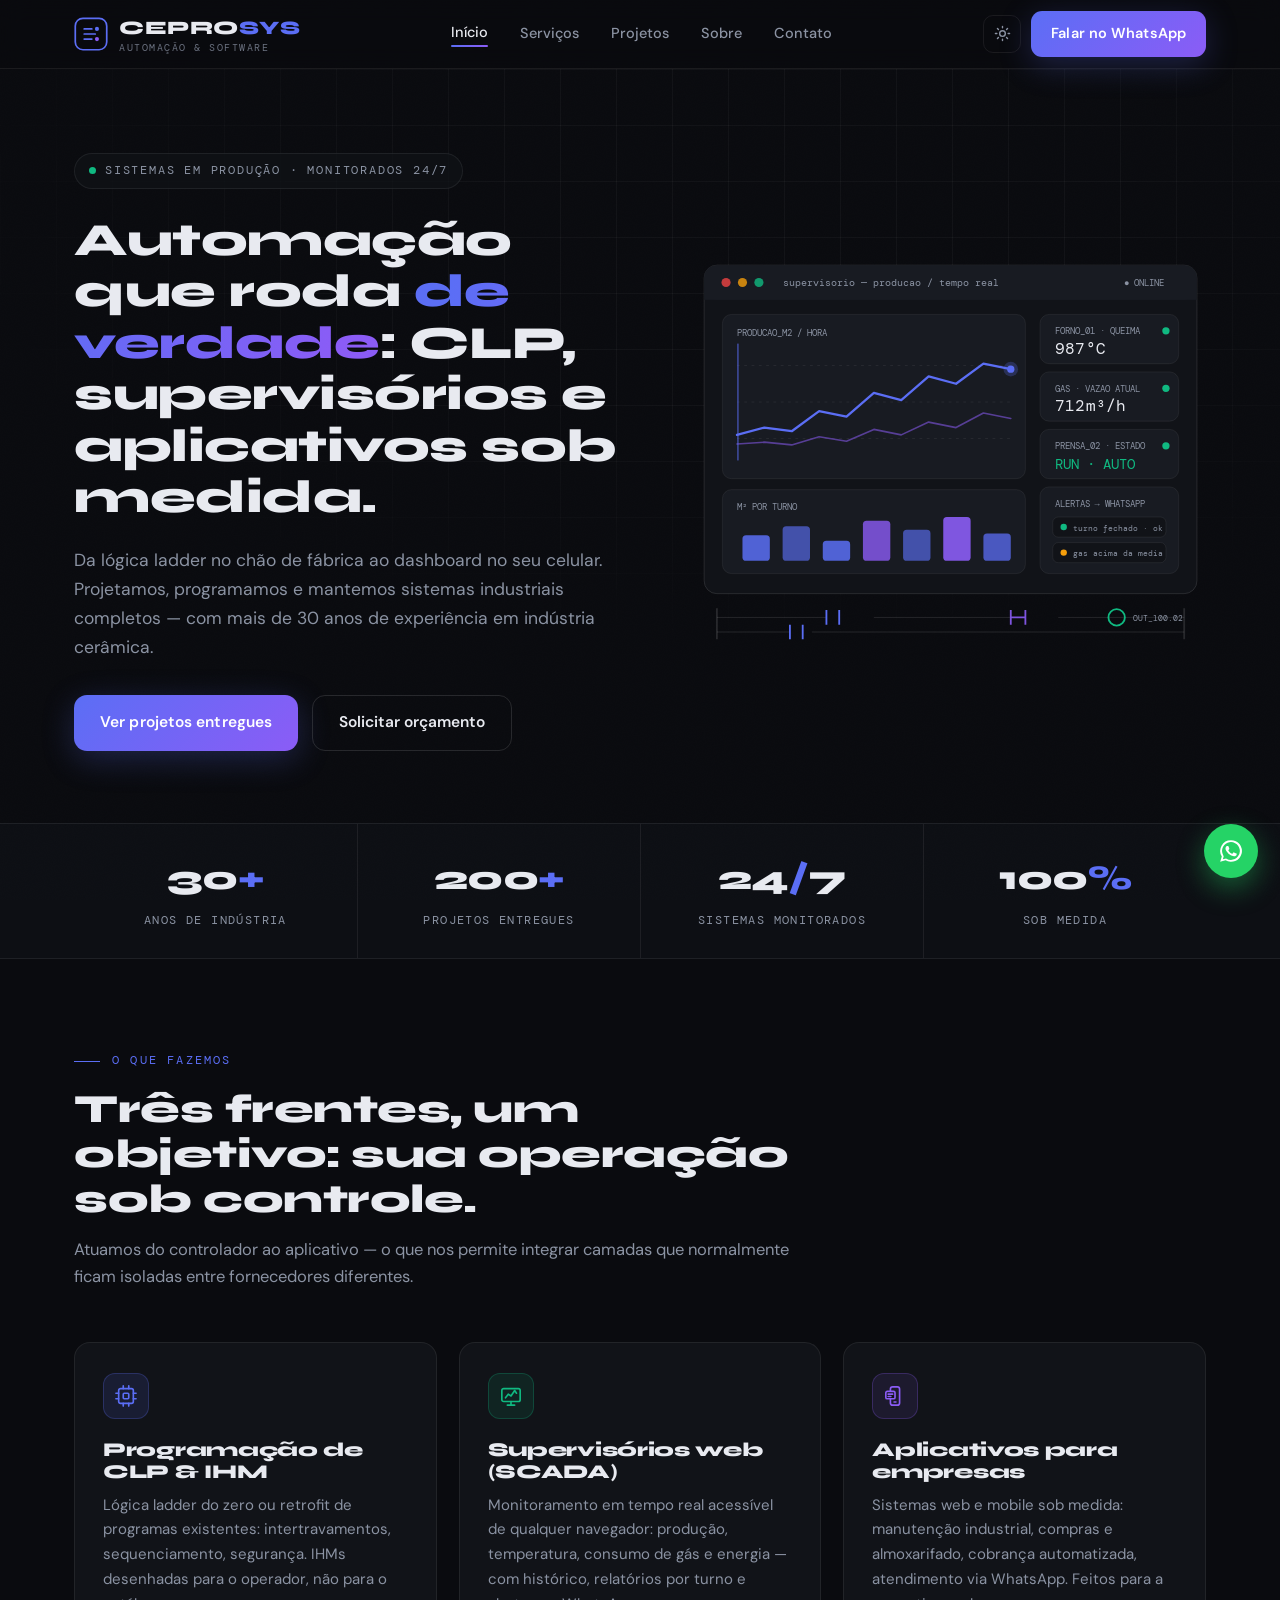
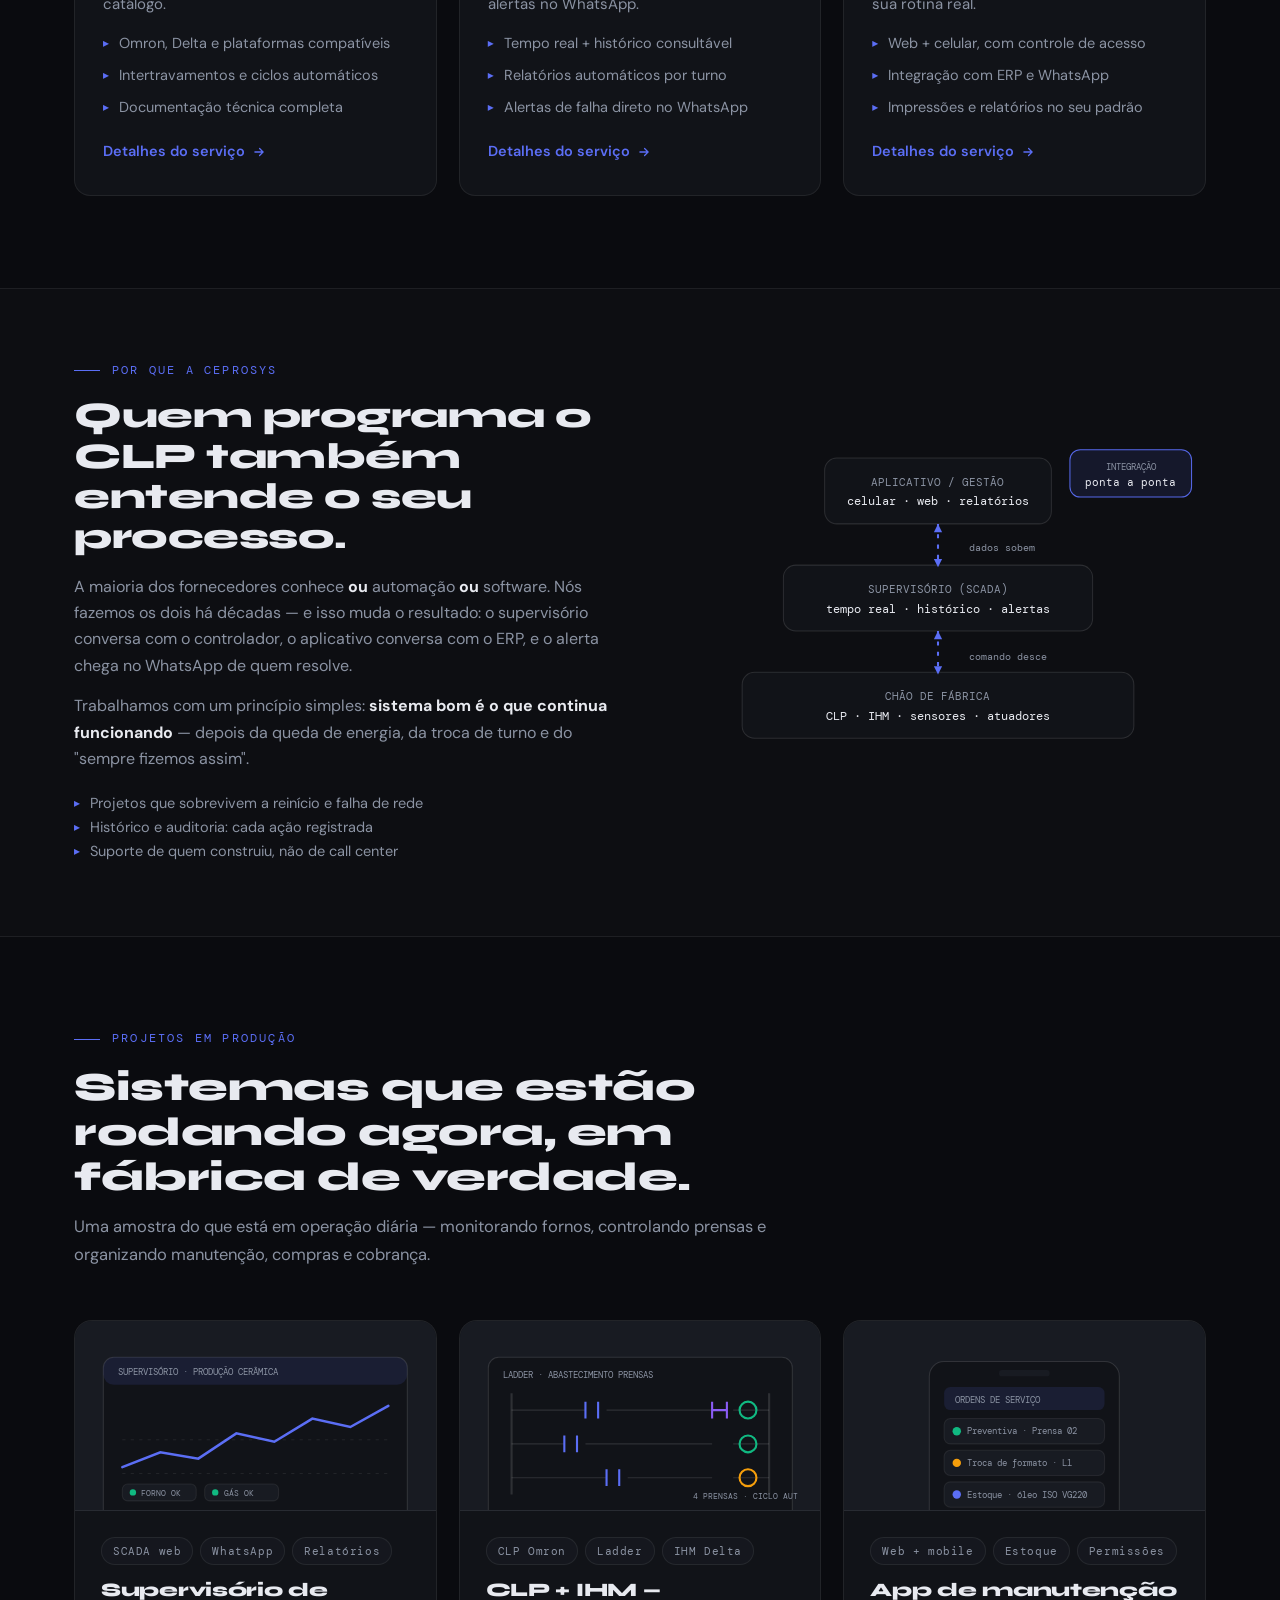
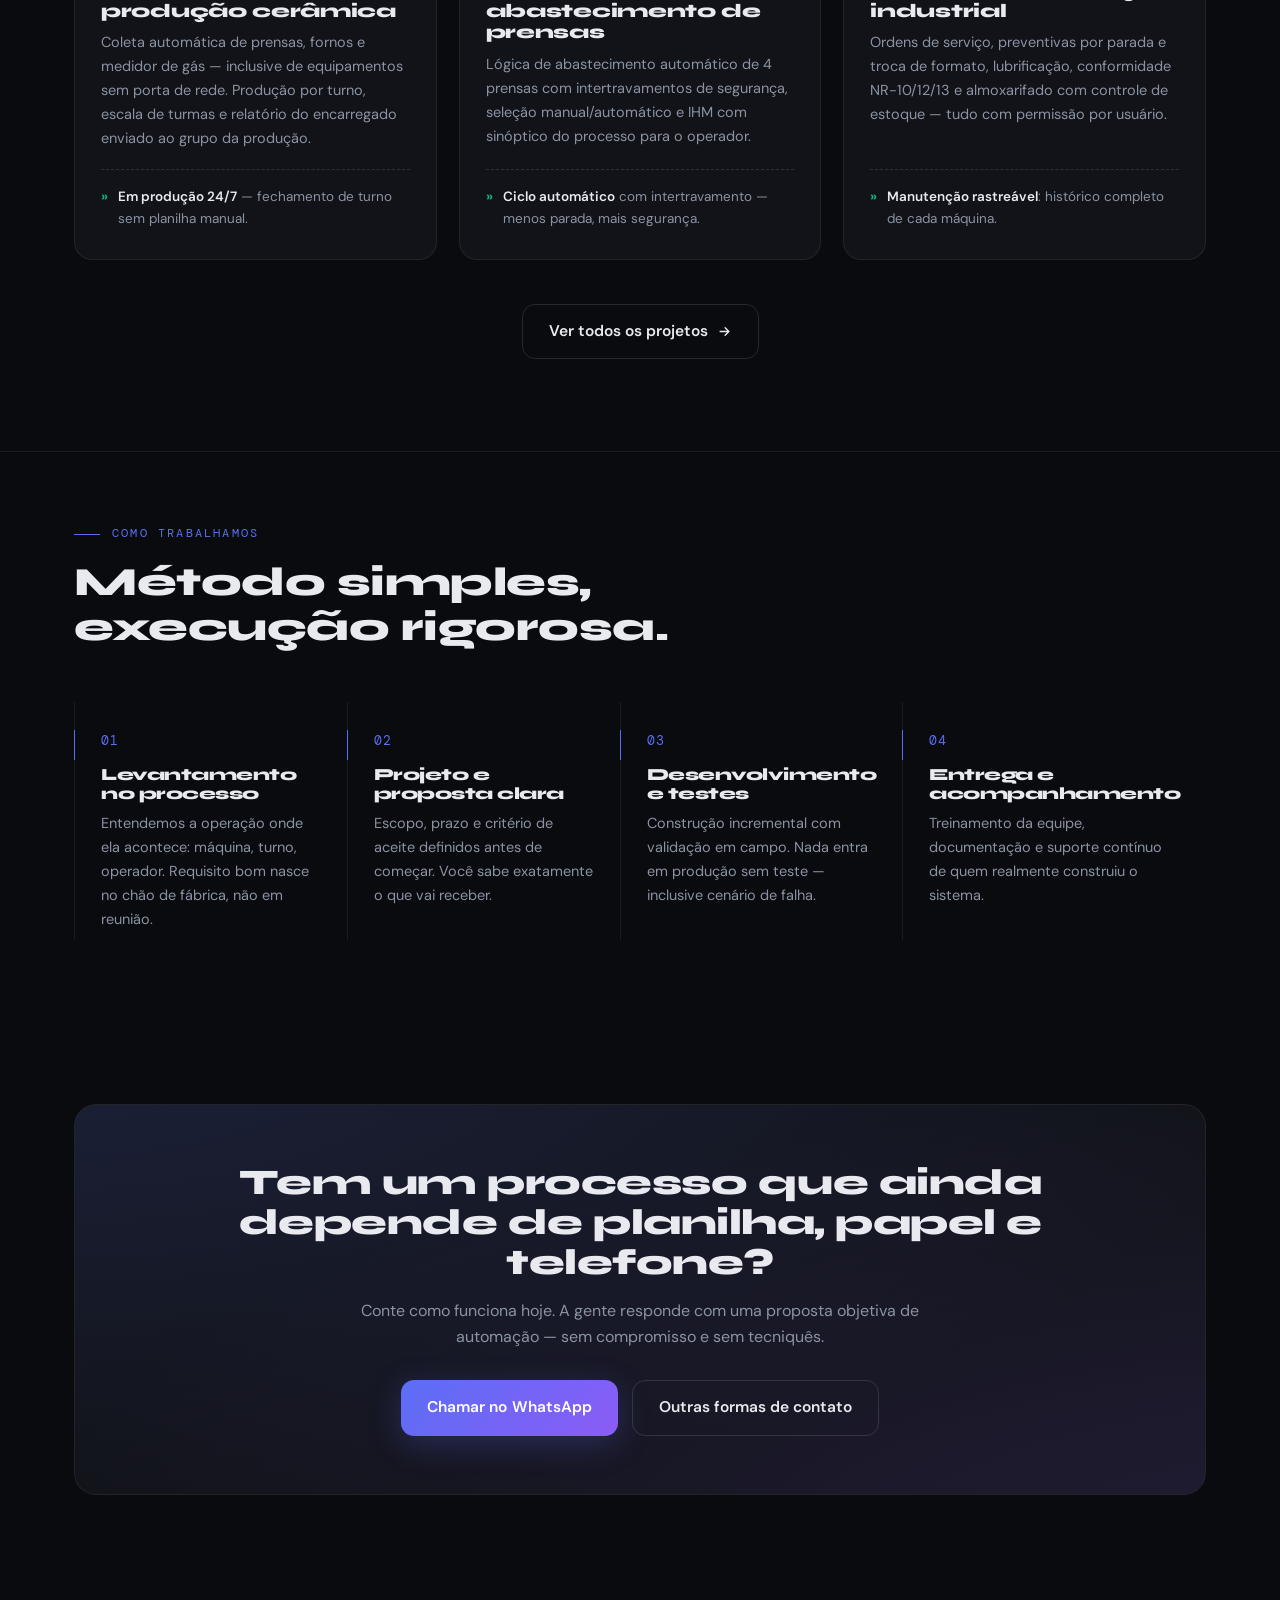
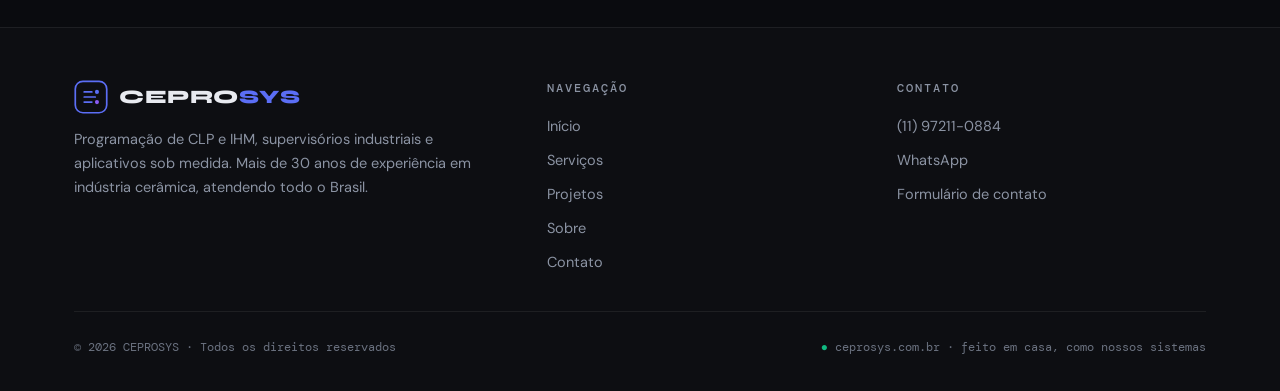
==== index.html @ 91c774cb "Site CEPROSYS v1 — CLP, supervisorios e aplicativos SOLIDO PROFISSIONAL GLOBAL SEM GAMBIARRA Co-Auth" ====
<!doctype html>
<html lang="pt-BR" class="dark">
<head>
  <meta charset="UTF-8" />
  <meta name="viewport" content="width=device-width, initial-scale=1.0" />
  <title>CEPROSYS — Programação de CLP, Supervisórios e Aplicativos Industriais</title>
  <meta name="description" content="Programação de CLP e IHM, supervisórios web em tempo real e aplicativos sob medida para a indústria. Mais de 30 anos de chão de fábrica no setor cerâmico." />
  <link rel="canonical" href="https://ceprosys.com.br/" />
  <link rel="icon" type="image/svg+xml" href="/assets/img/favicon.svg" />
  <meta property="og:type" content="website" />
  <meta property="og:site_name" content="CEPROSYS" />
  <meta property="og:title" content="CEPROSYS — CLP, Supervisórios e Aplicativos Industriais" />
  <meta property="og:description" content="Automação que roda de verdade: da lógica ladder no chão de fábrica ao dashboard no seu celular. 30+ anos de indústria." />
  <meta property="og:url" content="https://ceprosys.com.br/" />
  <meta property="og:locale" content="pt_BR" />
  <link rel="preconnect" href="https://fonts.googleapis.com" />
  <link rel="preconnect" href="https://fonts.gstatic.com" crossorigin />
  <link href="https://fonts.googleapis.com/css2?family=Syne:wght@700;800&family=DM+Sans:wght@400;500;700&family=DM+Mono:wght@400;500&display=swap" rel="stylesheet" />
  <link rel="stylesheet" href="/assets/css/site.css" />
  <script type="application/ld+json">
  {
    "@context": "https://schema.org",
    "@type": "ProfessionalService",
    "name": "CEPROSYS",
    "url": "https://ceprosys.com.br",
    "telephone": "+55-11-97211-0884",
    "description": "Programação de CLP e IHM, supervisórios industriais e desenvolvimento de aplicativos para empresas.",
    "areaServed": "BR",
    "founder": { "@type": "Person", "name": "Cristiano Elesbão" },
    "knowsAbout": ["Programação de CLP", "Sistemas supervisórios SCADA", "IHM", "Automação industrial", "Desenvolvimento de software"]
  }
  </script>
</head>
<body>

<header class="topbar">
  <div class="wrap topbar-in">
    <a class="brand" href="/" aria-label="CEPROSYS — página inicial">
      <svg class="brand-mark" viewBox="0 0 40 40" fill="none" aria-hidden="true">
        <rect x="1.5" y="1.5" width="37" height="37" rx="9" stroke="url(#bm)" stroke-width="2"/>
        <path d="M12 12v16" stroke="url(#bm)" stroke-width="2" stroke-linecap="round"/>
        <path d="M12 14h9M12 20h13M12 26h9" stroke="url(#bm)" stroke-width="2" stroke-linecap="round"/>
        <circle cx="27" cy="14" r="2.4" fill="#5b6ef5"/>
        <circle cx="27" cy="26" r="2.4" fill="#8b5cf6"/>
        <defs>
          <linearGradient id="bm" x1="0" y1="0" x2="40" y2="40">
            <stop stop-color="#5b6ef5"/><stop offset="1" stop-color="#8b5cf6"/>
          </linearGradient>
        </defs>
      </svg>
      <span>
        <span class="brand-name">CEPRO<em>SYS</em></span>
        <span class="brand-tag" style="display:block">Automação &amp; Software</span>
      </span>
    </a>

    <nav class="nav" id="siteNav" aria-label="Navegação principal">
      <a href="/" class="on">Início</a>
      <a href="/servicos.html">Serviços</a>
      <a href="/projetos.html">Projetos</a>
      <a href="/sobre.html">Sobre</a>
      <a href="/contato.html">Contato</a>
    </nav>

    <div class="top-actions">
      <button class="btn-ghost-icon" id="themeToggle" aria-label="Alternar tema"></button>
      <a class="btn-primary topbar-cta" href="https://wa.me/5511972110884?text=Ol%C3%A1!%20Vim%20pelo%20site%20ceprosys.com.br%20e%20quero%20falar%20sobre%20um%20projeto." target="_blank" rel="noopener">
        Falar no WhatsApp
      </a>
      <button class="nav-burger" id="navBurger" aria-label="Abrir menu" aria-expanded="false">
        <svg width="18" height="18" viewBox="0 0 24 24" fill="none" stroke="currentColor" stroke-width="2" stroke-linecap="round"><path d="M3 6h18M3 12h18M3 18h18"/></svg>
      </button>
    </div>
  </div>
</header>

<main>

  <!-- ============ HERO ============ -->
  <section class="hero">
    <div class="hero-grid-bg" aria-hidden="true"></div>
    <div class="wrap hero-in">
      <div>
        <span class="hero-kicker"><span class="dot-live"></span> Sistemas em produção · monitorados 24/7</span>
        <h1>Automação que roda <span class="grad">de verdade</span>: CLP, supervisórios e aplicativos sob medida.</h1>
        <p class="hero-sub">
          Da lógica ladder no chão de fábrica ao dashboard no seu celular.
          Projetamos, programamos e mantemos sistemas industriais completos —
          com mais de 30 anos de experiência em indústria cerâmica.
        </p>
        <div class="hero-ctas">
          <a class="btn-primary btn-lg" href="/projetos.html">Ver projetos entregues</a>
          <a class="btn-outline btn-lg" href="/contato.html">Solicitar orçamento</a>
        </div>
      </div>

      <div class="hero-art fade in" aria-hidden="true">
        <svg class="art-panel" viewBox="0 0 560 430" fill="none">
          <!-- janela do supervisório -->
          <rect x="10" y="10" width="540" height="360" rx="14" fill="var(--surface)" stroke="var(--border2)"/>
          <rect x="10" y="10" width="540" height="38" rx="14" fill="var(--surface2)"/>
          <rect x="10" y="34" width="540" height="14" fill="var(--surface2)"/>
          <circle cx="34" cy="29" r="5" fill="var(--red)" opacity=".8"/>
          <circle cx="52" cy="29" r="5" fill="var(--amber)" opacity=".8"/>
          <circle cx="70" cy="29" r="5" fill="var(--green)" opacity=".8"/>
          <text x="96" y="33" class="txt" font-size="11" fill="var(--muted)">supervisorio — producao / tempo real</text>
          <text x="470" y="33" class="txt" font-size="10" fill="var(--green)">● ONLINE</text>

          <!-- gráfico de linha -->
          <g>
            <rect x="30" y="64" width="332" height="180" rx="10" fill="var(--surface2)" stroke="var(--border)"/>
            <text x="46" y="88" class="txt" font-size="10" fill="var(--muted)">PRODUCAO_M2 / HORA</text>
            <g stroke="var(--border)" stroke-dasharray="3 5">
              <path d="M46 200 h300"/><path d="M46 160 h300"/><path d="M46 120 h300"/>
            </g>
            <polyline points="46,196 76,188 106,192 136,170 166,176 196,150 226,158 256,132 286,140 316,118 346,124"
              stroke="var(--accent)" stroke-width="2.5" stroke-linecap="round" stroke-linejoin="round" fill="none"/>
            <polyline points="46,206 76,204 106,207 136,198 166,203 196,190 226,196 256,182 286,188 316,172 346,178"
              stroke="var(--accent2)" stroke-width="1.8" stroke-linecap="round" stroke-linejoin="round" fill="none" opacity=".55"/>
            <circle cx="346" cy="124" r="4" fill="var(--accent)"/>
            <circle cx="346" cy="124" r="8" fill="var(--accent)" opacity=".25" class="blink"/>
            <!-- linha de varredura -->
            <rect class="scan" x="46" y="96" width="2" height="128" fill="var(--accent)" opacity=".5"/>
          </g>

          <!-- cartões de leitura -->
          <g>
            <rect x="378" y="64" width="152" height="54" rx="10" fill="var(--surface2)" stroke="var(--border)"/>
            <text x="394" y="86" class="txt" font-size="9.5" fill="var(--muted)">FORNO_01 · QUEIMA</text>
            <text x="394" y="107" font-family="'DM Mono',monospace" font-size="17" fill="var(--text)">987&#8202;°C</text>
            <circle cx="516" cy="82" r="4" fill="var(--green)" class="blink"/>

            <rect x="378" y="127" width="152" height="54" rx="10" fill="var(--surface2)" stroke="var(--border)"/>
            <text x="394" y="149" class="txt" font-size="9.5" fill="var(--muted)">GAS · VAZAO ATUAL</text>
            <text x="394" y="170" font-family="'DM Mono',monospace" font-size="17" fill="var(--text)">712&#8202;m³/h</text>
            <circle cx="516" cy="145" r="4" fill="var(--green)"/>

            <rect x="378" y="190" width="152" height="54" rx="10" fill="var(--surface2)" stroke="var(--border)"/>
            <text x="394" y="212" class="txt" font-size="9.5" fill="var(--muted)">PRENSA_02 · ESTADO</text>
            <text x="394" y="233" font-family="'DM Mono',monospace" font-size="15" fill="var(--green)">RUN · AUTO</text>
            <circle cx="516" cy="208" r="4" fill="var(--green)"/>
          </g>

          <!-- barras por turno -->
          <g>
            <rect x="30" y="256" width="332" height="92" rx="10" fill="var(--surface2)" stroke="var(--border)"/>
            <text x="46" y="278" class="txt" font-size="10" fill="var(--muted)">M² POR TURNO</text>
            <g>
              <rect x="52"  y="306" width="30" height="28" rx="4" fill="var(--accent)" opacity=".85"/>
              <rect x="96"  y="296" width="30" height="38" rx="4" fill="var(--accent)" opacity=".65"/>
              <rect x="140" y="312" width="30" height="22" rx="4" fill="var(--accent)" opacity=".85"/>
              <rect x="184" y="290" width="30" height="44" rx="4" fill="var(--accent2)" opacity=".8"/>
              <rect x="228" y="300" width="30" height="34" rx="4" fill="var(--accent)" opacity=".65"/>
              <rect x="272" y="286" width="30" height="48" rx="4" fill="var(--accent2)" opacity=".9"/>
              <rect x="316" y="304" width="30" height="30" rx="4" fill="var(--accent)" opacity=".75"/>
            </g>
          </g>

          <!-- painel de alarme -->
          <g>
            <rect x="378" y="253" width="152" height="95" rx="10" fill="var(--surface2)" stroke="var(--border)"/>
            <text x="394" y="275" class="txt" font-size="9.5" fill="var(--muted)">ALERTAS → WHATSAPP</text>
            <rect x="392" y="286" width="124" height="22" rx="6" fill="var(--surface)" stroke="var(--border)"/>
            <circle cx="404" cy="297" r="3.5" fill="var(--green)"/>
            <text x="414" y="301" class="txt" font-size="9" fill="var(--muted)">turno fechado · ok</text>
            <rect x="392" y="314" width="124" height="22" rx="6" fill="var(--surface)" stroke="var(--border)"/>
            <circle cx="404" cy="325" r="3.5" fill="var(--amber)" class="blink"/>
            <text x="414" y="329" class="txt" font-size="9" fill="var(--muted)">gas acima da media</text>
          </g>

          <!-- trilho ladder embaixo -->
          <g transform="translate(10, 386)">
            <path d="M14 0 v34 M526 0 v34" stroke="var(--border2)" stroke-width="2"/>
            <path d="M14 10 h120 M186 10 h150 M388 10 h138" stroke="var(--border2)"/>
            <path d="M134 2 v16 M148 2 v16" stroke="var(--accent)" stroke-width="2"/>
            <path d="M336 2 v16 m16 -16 v16 m-16 -8 h16" stroke="var(--accent2)" stroke-width="2" opacity=".9"/>
            <circle cx="452" cy="10" r="9" stroke="var(--green)" stroke-width="2"/>
            <path d="M14 26 h80 M118 26 h408" stroke="var(--border2)"/>
            <path d="M94 18 v16 M108 18 v16" stroke="var(--accent)" stroke-width="2"/>
            <text x="470" y="14" class="txt" font-size="9" fill="var(--muted2)">OUT_100.02</text>
          </g>
        </svg>
      </div>
    </div>
  </section>

  <!-- ============ STATS ============ -->
  <section class="stats">
    <div class="wrap stats-in">
      <div class="stat fade"><b>30<i>+</i></b><span>anos de indústria</span></div>
      <div class="stat fade d1"><b>200<i>+</i></b><span>projetos entregues</span></div>
      <div class="stat fade d2"><b>24<i>/</i>7</b><span>sistemas monitorados</span></div>
      <div class="stat fade d3"><b>100<i>%</i></b><span>sob medida</span></div>
    </div>
  </section>

  <!-- ============ PILARES ============ -->
  <section class="section">
    <div class="wrap">
      <div class="sec-head fade">
        <div class="sec-label">O que fazemos</div>
        <h2>Três frentes, um objetivo: sua operação sob controle.</h2>
        <p>Atuamos do controlador ao aplicativo — o que nos permite integrar camadas que normalmente ficam isoladas entre fornecedores diferentes.</p>
      </div>

      <div class="grid-3">
        <article class="card fade">
          <div class="card-icon">
            <svg width="22" height="22" viewBox="0 0 24 24" fill="none" stroke="currentColor" stroke-width="1.8" stroke-linecap="round"><rect x="4" y="4" width="16" height="16" rx="2"/><path d="M9 1v3M15 1v3M9 20v3M15 20v3M1 9h3M1 15h3M20 9h3M20 15h3"/><rect x="9" y="9" width="6" height="6" rx="1"/></svg>
          </div>
          <h3>Programação de CLP &amp; IHM</h3>
          <p>Lógica ladder do zero ou retrofit de programas existentes: intertravamentos, sequenciamento, segurança. IHMs desenhadas para o operador, não para o catálogo.</p>
          <ul class="tick-list">
            <li>Omron, Delta e plataformas compatíveis</li>
            <li>Intertravamentos e ciclos automáticos</li>
            <li>Documentação técnica completa</li>
          </ul>
          <a class="card-link" href="/servicos.html#clp">Detalhes do serviço
            <svg width="14" height="14" viewBox="0 0 24 24" fill="none" stroke="currentColor" stroke-width="2.2" stroke-linecap="round"><path d="M5 12h14M13 6l6 6-6 6"/></svg>
          </a>
        </article>

        <article class="card fade d1">
          <div class="card-icon green">
            <svg width="22" height="22" viewBox="0 0 24 24" fill="none" stroke="currentColor" stroke-width="1.8" stroke-linecap="round" stroke-linejoin="round"><rect x="2" y="4" width="20" height="14" rx="2"/><path d="M6 14l3-4 3 2 4-6 2 3"/><path d="M8 22h8M12 18v4"/></svg>
          </div>
          <h3>Supervisórios web (SCADA)</h3>
          <p>Monitoramento em tempo real acessível de qualquer navegador: produção, temperatura, consumo de gás e energia — com histórico, relatórios por turno e alertas no WhatsApp.</p>
          <ul class="tick-list">
            <li>Tempo real + histórico consultável</li>
            <li>Relatórios automáticos por turno</li>
            <li>Alertas de falha direto no WhatsApp</li>
          </ul>
          <a class="card-link" href="/servicos.html#supervisorio">Detalhes do serviço
            <svg width="14" height="14" viewBox="0 0 24 24" fill="none" stroke="currentColor" stroke-width="2.2" stroke-linecap="round"><path d="M5 12h14M13 6l6 6-6 6"/></svg>
          </a>
        </article>

        <article class="card fade d2">
          <div class="card-icon violet">
            <svg width="22" height="22" viewBox="0 0 24 24" fill="none" stroke="currentColor" stroke-width="1.8" stroke-linecap="round" stroke-linejoin="round"><rect x="7" y="2" width="10" height="20" rx="2.5"/><path d="M11 18.5h2"/><rect x="2" y="7" width="10" height="8" rx="1.5" fill="var(--surface)" ></rect><path d="M4.5 10h5M4.5 12.5h3"/></svg>
          </div>
          <h3>Aplicativos para empresas</h3>
          <p>Sistemas web e mobile sob medida: manutenção industrial, compras e almoxarifado, cobrança automatizada, atendimento via WhatsApp. Feitos para a sua rotina real.</p>
          <ul class="tick-list">
            <li>Web + celular, com controle de acesso</li>
            <li>Integração com ERP e WhatsApp</li>
            <li>Impressões e relatórios no seu padrão</li>
          </ul>
          <a class="card-link" href="/servicos.html#apps">Detalhes do serviço
            <svg width="14" height="14" viewBox="0 0 24 24" fill="none" stroke="currentColor" stroke-width="2.2" stroke-linecap="round"><path d="M5 12h14M13 6l6 6-6 6"/></svg>
          </a>
        </article>
      </div>
    </div>
  </section>

  <!-- ============ DIFERENCIAL ============ -->
  <section class="section tight" style="background: color-mix(in srgb, var(--surface) 45%, transparent); border-top:1px solid var(--border); border-bottom:1px solid var(--border);">
    <div class="wrap split">
      <div class="fade">
        <div class="sec-label">Por que a CEPROSYS</div>
        <h2>Quem programa o CLP também entende o seu processo.</h2>
        <p>A maioria dos fornecedores conhece <b>ou</b> automação <b>ou</b> software. Nós fazemos os dois há décadas — e isso muda o resultado: o supervisório conversa com o controlador, o aplicativo conversa com o ERP, e o alerta chega no WhatsApp de quem resolve.</p>
        <p>Trabalhamos com um princípio simples: <strong>sistema bom é o que continua funcionando</strong> — depois da queda de energia, da troca de turno e do "sempre fizemos assim".</p>
        <ul class="tick-list" style="margin-top:20px">
          <li>Projetos que sobrevivem a reinício e falha de rede</li>
          <li>Histórico e auditoria: cada ação registrada</li>
          <li>Suporte de quem construiu, não de call center</li>
        </ul>
      </div>
      <div class="split-art fade d1" aria-hidden="true">
        <svg class="art-panel" viewBox="0 0 520 360" fill="none">
          <!-- pirâmide de integração -->
          <rect x="150" y="30" width="220" height="64" rx="12" fill="var(--surface)" stroke="var(--border2)"/>
          <text x="260" y="57" text-anchor="middle" class="txt" font-size="11" fill="var(--muted)">APLICATIVO / GESTÃO</text>
          <text x="260" y="76" text-anchor="middle" font-family="'DM Mono',monospace" font-size="12" fill="var(--text)">celular · web · relatórios</text>

          <rect x="110" y="134" width="300" height="64" rx="12" fill="var(--surface)" stroke="var(--border2)"/>
          <text x="260" y="161" text-anchor="middle" class="txt" font-size="11" fill="var(--muted)">SUPERVISÓRIO (SCADA)</text>
          <text x="260" y="180" text-anchor="middle" font-family="'DM Mono',monospace" font-size="12" fill="var(--text)">tempo real · histórico · alertas</text>

          <rect x="70" y="238" width="380" height="64" rx="12" fill="var(--surface)" stroke="var(--border2)"/>
          <text x="260" y="265" text-anchor="middle" class="txt" font-size="11" fill="var(--muted)">CHÃO DE FÁBRICA</text>
          <text x="260" y="284" text-anchor="middle" font-family="'DM Mono',monospace" font-size="12" fill="var(--text)">CLP · IHM · sensores · atuadores</text>

          <g stroke="var(--accent)" stroke-width="2" stroke-dasharray="4 6">
            <path d="M260 94 v40"/>
            <path d="M260 198 v40"/>
          </g>
          <g fill="var(--accent)">
            <path d="M256 128 l4 8 4-8z"/><path d="M256 102 l4-8 4 8z"/>
            <path d="M256 232 l4 8 4-8z"/><path d="M256 206 l4-8 4 8z"/>
          </g>
          <text x="290" y="120" class="txt" font-size="9.5" fill="var(--accent)">dados sobem</text>
          <text x="290" y="226" class="txt" font-size="9.5" fill="var(--accent)">comando desce</text>

          <!-- selo -->
          <g transform="translate(388, 22)">
            <rect width="118" height="46" rx="10" fill="var(--accent-soft)" stroke="var(--accent)" opacity=".95"/>
            <text x="59" y="20" text-anchor="middle" class="txt" font-size="9" fill="var(--accent)">INTEGRAÇÃO</text>
            <text x="59" y="35" text-anchor="middle" font-family="'DM Mono',monospace" font-size="11" fill="var(--text)">ponta a ponta</text>
          </g>
        </svg>
      </div>
    </div>
  </section>

  <!-- ============ PROJETOS EM DESTAQUE ============ -->
  <section class="section">
    <div class="wrap">
      <div class="sec-head fade">
        <div class="sec-label">Projetos em produção</div>
        <h2>Sistemas que estão rodando agora, em fábrica de verdade.</h2>
        <p>Uma amostra do que está em operação diária — monitorando fornos, controlando prensas e organizando manutenção, compras e cobrança.</p>
      </div>

      <div class="grid-3">
        <article class="case fade">
          <div class="case-visual">
            <svg viewBox="0 0 300 150" fill="none" class="art-panel" aria-hidden="true">
              <rect x="6" y="6" width="288" height="170" rx="10" fill="var(--surface)" stroke="var(--border2)"/>
              <rect x="6" y="6" width="288" height="26" rx="10" fill="var(--accent-soft)"/>
              <text x="20" y="23" class="txt" font-size="9" fill="var(--accent)">SUPERVISÓRIO · PRODUÇÃO CERÂMICA</text>
              <polyline points="24,110 60,96 96,102 132,78 168,86 204,64 240,72 276,52" stroke="var(--accent)" stroke-width="2.4" fill="none" stroke-linecap="round"/>
              <g stroke="var(--border)" stroke-dasharray="3 5"><path d="M24 116 h252"/><path d="M24 84 h252"/></g>
              <rect x="24" y="126" width="70" height="16" rx="5" fill="var(--surface2)" stroke="var(--border)"/>
              <circle cx="34" cy="134" r="3" fill="var(--green)"/>
              <text x="42" y="137" class="txt" font-size="8" fill="var(--muted)">FORNO OK</text>
              <rect x="102" y="126" width="70" height="16" rx="5" fill="var(--surface2)" stroke="var(--border)"/>
              <circle cx="112" cy="134" r="3" fill="var(--green)"/>
              <text x="120" y="137" class="txt" font-size="8" fill="var(--muted)">GÁS OK</text>
            </svg>
          </div>
          <div class="case-body">
            <div class="case-tags"><span class="tag">SCADA web</span><span class="tag">WhatsApp</span><span class="tag">Relatórios</span></div>
            <h3>Supervisório de produção cerâmica</h3>
            <p>Coleta automática de prensas, fornos e medidor de gás — inclusive de equipamentos sem porta de rede. Produção por turno, escala de turmas e relatório do encarregado enviado ao grupo da produção.</p>
            <div class="case-result"><span><b>Em produção 24/7</b> — fechamento de turno sem planilha manual.</span></div>
          </div>
        </article>

        <article class="case fade d1">
          <div class="case-visual">
            <svg viewBox="0 0 300 150" fill="none" class="art-panel" aria-hidden="true">
              <rect x="6" y="6" width="288" height="170" rx="10" fill="var(--surface)" stroke="var(--border2)"/>
              <text x="20" y="26" class="txt" font-size="9" fill="var(--muted)">LADDER · ABASTECIMENTO PRENSAS</text>
              <path d="M28 40 v96 M272 40 v96" stroke="var(--border2)" stroke-width="2"/>
              <g stroke="var(--border2)"><path d="M28 56 h70 M118 56 h100 M238 56 h34"/><path d="M28 88 h50 M98 88 h120 M238 88 h34"/><path d="M28 120 h90 M138 120 h80 M238 120 h34"/></g>
              <g stroke="var(--accent)" stroke-width="2"><path d="M98 48 v16 M110 48 v16"/><path d="M78 80 v16 M90 80 v16"/><path d="M118 112 v16 M130 112 v16"/></g>
              <g stroke="var(--accent2)" stroke-width="2"><path d="M218 48 v16 m14-16 v16 m-14-8 h14"/></g>
              <circle cx="252" cy="56" r="8" stroke="var(--green)" stroke-width="2"/>
              <circle cx="252" cy="88" r="8" stroke="var(--green)" stroke-width="2"/>
              <circle cx="252" cy="120" r="8" stroke="var(--amber)" stroke-width="2"/>
              <text x="200" y="140" class="txt" font-size="8" fill="var(--muted2)">4 PRENSAS · CICLO AUTO</text>
            </svg>
          </div>
          <div class="case-body">
            <div class="case-tags"><span class="tag">CLP Omron</span><span class="tag">Ladder</span><span class="tag">IHM Delta</span></div>
            <h3>CLP + IHM — abastecimento de prensas</h3>
            <p>Lógica de abastecimento automático de 4 prensas com intertravamentos de segurança, seleção manual/automático e IHM com sinóptico do processo para o operador.</p>
            <div class="case-result"><span><b>Ciclo automático</b> com intertravamento — menos parada, mais segurança.</span></div>
          </div>
        </article>

        <article class="case fade d2">
          <div class="case-visual">
            <svg viewBox="0 0 300 150" fill="none" class="art-panel" aria-hidden="true">
              <rect x="60" y="10" width="180" height="166" rx="14" fill="var(--surface)" stroke="var(--border2)"/>
              <rect x="126" y="18" width="48" height="6" rx="3" fill="var(--surface2)"/>
              <rect x="74" y="34" width="152" height="22" rx="6" fill="var(--accent-soft)"/>
              <text x="84" y="49" class="txt" font-size="9" fill="var(--accent)">ORDENS DE SERVIÇO</text>
              <g>
                <rect x="74" y="64" width="152" height="24" rx="6" fill="var(--surface2)" stroke="var(--border)"/>
                <circle cx="86" cy="76" r="4" fill="var(--green)"/>
                <text x="96" y="79" class="txt" font-size="8.5" fill="var(--muted)">Preventiva · Prensa 02</text>
                <rect x="74" y="94" width="152" height="24" rx="6" fill="var(--surface2)" stroke="var(--border)"/>
                <circle cx="86" cy="106" r="4" fill="var(--amber)"/>
                <text x="96" y="109" class="txt" font-size="8.5" fill="var(--muted)">Troca de formato · L1</text>
                <rect x="74" y="124" width="152" height="24" rx="6" fill="var(--surface2)" stroke="var(--border)"/>
                <circle cx="86" cy="136" r="4" fill="var(--accent)"/>
                <text x="96" y="139" class="txt" font-size="8.5" fill="var(--muted)">Estoque · óleo ISO VG220</text>
              </g>
            </svg>
          </div>
          <div class="case-body">
            <div class="case-tags"><span class="tag">Web + mobile</span><span class="tag">Estoque</span><span class="tag">Permissões</span></div>
            <h3>App de manutenção industrial</h3>
            <p>Ordens de serviço, preventivas por parada e troca de formato, lubrificação, conformidade NR-10/12/13 e almoxarifado com controle de estoque — tudo com permissão por usuário.</p>
            <div class="case-result"><span><b>Manutenção rastreável</b>: histórico completo de cada máquina.</span></div>
          </div>
        </article>
      </div>

      <div style="text-align:center; margin-top:44px" class="fade">
        <a class="btn-outline btn-lg" href="/projetos.html">Ver todos os projetos
          <svg width="15" height="15" viewBox="0 0 24 24" fill="none" stroke="currentColor" stroke-width="2.2" stroke-linecap="round"><path d="M5 12h14M13 6l6 6-6 6"/></svg>
        </a>
      </div>
    </div>
  </section>

  <!-- ============ PROCESSO ============ -->
  <section class="section tight" style="border-top:1px solid var(--border)">
    <div class="wrap">
      <div class="sec-head fade">
        <div class="sec-label">Como trabalhamos</div>
        <h2>Método simples, execução rigorosa.</h2>
      </div>
      <div class="steps">
        <div class="step fade">
          <h3>Levantamento no processo</h3>
          <p>Entendemos a operação onde ela acontece: máquina, turno, operador. Requisito bom nasce no chão de fábrica, não em reunião.</p>
        </div>
        <div class="step fade d1">
          <h3>Projeto e proposta clara</h3>
          <p>Escopo, prazo e critério de aceite definidos antes de começar. Você sabe exatamente o que vai receber.</p>
        </div>
        <div class="step fade d2">
          <h3>Desenvolvimento e testes</h3>
          <p>Construção incremental com validação em campo. Nada entra em produção sem teste — inclusive cenário de falha.</p>
        </div>
        <div class="step fade d3">
          <h3>Entrega e acompanhamento</h3>
          <p>Treinamento da equipe, documentação e suporte contínuo de quem realmente construiu o sistema.</p>
        </div>
      </div>
    </div>
  </section>

  <!-- ============ CTA ============ -->
  <section class="section">
    <div class="wrap">
      <div class="cta-band fade">
        <h2>Tem um processo que ainda depende de planilha, papel e telefone?</h2>
        <p>Conte como funciona hoje. A gente responde com uma proposta objetiva de automação — sem compromisso e sem tecniquês.</p>
        <div class="hero-ctas">
          <a class="btn-primary btn-lg" href="https://wa.me/5511972110884?text=Ol%C3%A1!%20Vim%20pelo%20site%20ceprosys.com.br%20e%20quero%20falar%20sobre%20um%20projeto." target="_blank" rel="noopener">Chamar no WhatsApp</a>
          <a class="btn-outline btn-lg" href="/contato.html">Outras formas de contato</a>
        </div>
      </div>
    </div>
  </section>

</main>

<footer class="footer">
  <div class="wrap">
    <div class="footer-in">
      <div>
        <a class="brand" href="/">
          <svg class="brand-mark" viewBox="0 0 40 40" fill="none" aria-hidden="true">
            <rect x="1.5" y="1.5" width="37" height="37" rx="9" stroke="url(#bmf)" stroke-width="2"/>
            <path d="M12 12v16" stroke="url(#bmf)" stroke-width="2" stroke-linecap="round"/>
            <path d="M12 14h9M12 20h13M12 26h9" stroke="url(#bmf)" stroke-width="2" stroke-linecap="round"/>
            <circle cx="27" cy="14" r="2.4" fill="#5b6ef5"/><circle cx="27" cy="26" r="2.4" fill="#8b5cf6"/>
            <defs><linearGradient id="bmf" x1="0" y1="0" x2="40" y2="40"><stop stop-color="#5b6ef5"/><stop offset="1" stop-color="#8b5cf6"/></linearGradient></defs>
          </svg>
          <span><span class="brand-name">CEPRO<em>SYS</em></span></span>
        </a>
        <p>Programação de CLP e IHM, supervisórios industriais e aplicativos sob medida. Mais de 30 anos de experiência em indústria cerâmica, atendendo todo o Brasil.</p>
      </div>
      <div>
        <h4>Navegação</h4>
        <div class="footer-links">
          <a href="/">Início</a>
          <a href="/servicos.html">Serviços</a>
          <a href="/projetos.html">Projetos</a>
          <a href="/sobre.html">Sobre</a>
          <a href="/contato.html">Contato</a>
        </div>
      </div>
      <div>
        <h4>Contato</h4>
        <div class="footer-links">
          <a href="tel:+5511972110884">(11) 97211-0884</a>
          <a href="https://wa.me/5511972110884" target="_blank" rel="noopener">WhatsApp</a>
          <a href="/contato.html">Formulário de contato</a>
        </div>
      </div>
    </div>
    <div class="footer-bottom">
      <span>© <span data-year>2026</span> CEPROSYS · Todos os direitos reservados</span>
      <span><span class="up">●</span> ceprosys.com.br · feito em casa, como nossos sistemas</span>
    </div>
  </div>
</footer>

<a class="wa-float" href="https://wa.me/5511972110884?text=Ol%C3%A1!%20Vim%20pelo%20site%20ceprosys.com.br." target="_blank" rel="noopener" aria-label="Falar no WhatsApp">
  <svg width="26" height="26" viewBox="0 0 24 24" fill="currentColor"><path d="M12 2a9.9 9.9 0 0 0-8.5 15.1L2 22l5-1.4A10 10 0 1 0 12 2zm0 18.2a8.2 8.2 0 0 1-4.2-1.1l-.3-.2-3 .8.8-2.9-.2-.3A8.2 8.2 0 1 1 12 20.2zm4.6-6.1c-.3-.1-1.5-.7-1.7-.8-.2-.1-.4-.1-.6.1-.2.3-.7.8-.8 1-.1.2-.3.2-.5.1a6.7 6.7 0 0 1-2-1.2 7.4 7.4 0 0 1-1.4-1.7c-.1-.3 0-.4.1-.5l.4-.5c.1-.2.2-.3.3-.5v-.5c0-.1-.6-1.4-.8-1.9-.2-.5-.4-.4-.6-.4h-.5c-.2 0-.5.1-.7.3a2.8 2.8 0 0 0-.9 2.1c0 1.2.9 2.4 1 2.6.1.2 1.8 2.8 4.4 3.9a15 15 0 0 0 1.5.5 3.6 3.6 0 0 0 1.6.1c.5-.1 1.5-.6 1.7-1.2.2-.6.2-1.1.1-1.2l-.4-.2z"/></svg>
</a>

<script src="/assets/js/site.js"></script>
</body>
</html>
---- assets/css/site.css ----
/* ============================================================
   CEPROSYS — ceprosys.com.br
   Automação industrial: CLP · Supervisórios · Aplicativos
   ============================================================ */

:root, .dark {
  --bg:        #0a0b0f;
  --surface:   #111318;
  --surface2:  #181b22;
  --border:    rgba(255,255,255,0.07);
  --border2:   rgba(255,255,255,0.12);
  --text:      #e8eaf0;
  --muted:     #8b93a3;
  --muted2:    #6b7280;
  --accent:    #5b6ef5;
  --accent2:   #8b5cf6;
  --accent-soft: rgba(91,110,245,0.12);
  --green:     #10b981;
  --amber:     #f59e0b;
  --red:       #ef4444;
  --teal:      #2dd4bf;
  --line-grid: rgba(255,255,255,0.035);
  --noise-opacity: 0.4;
  --glow: 0 8px 32px rgba(91,110,245,0.25);
  color-scheme: dark;
}

.light {
  --bg:        #f5f6fa;
  --surface:   #ffffff;
  --surface2:  #eef0f6;
  --border:    rgba(15,23,42,0.09);
  --border2:   rgba(15,23,42,0.16);
  --text:      #0f172a;
  --muted:     #64748b;
  --muted2:    #94a3b8;
  --accent:    #4f46e5;
  --accent2:   #7c3aed;
  --accent-soft: rgba(79,70,229,0.10);
  --green:     #059669;
  --amber:     #d97706;
  --red:       #dc2626;
  --teal:      #0d9488;
  --line-grid: rgba(15,23,42,0.05);
  --noise-opacity: 0.10;
  --glow: 0 8px 28px rgba(79,70,229,0.18);
  color-scheme: light;
}

* { margin: 0; padding: 0; box-sizing: border-box; }

html { scroll-behavior: smooth; }

body {
  background: var(--bg);
  color: var(--text);
  font-family: 'DM Sans', system-ui, -apple-system, sans-serif;
  font-size: 16px;
  line-height: 1.65;
  -webkit-font-smoothing: antialiased;
  overflow-x: hidden;
}

/* ruído fractal sutil */
body::before {
  content: ''; position: fixed; inset: 0; pointer-events: none; z-index: 0;
  background-image: url("data:image/svg+xml,%3Csvg viewBox='0 0 200 200' xmlns='http://www.w3.org/2000/svg'%3E%3Cfilter id='n'%3E%3CfeTurbulence type='fractalNoise' baseFrequency='0.9' numOctaves='4' stitchTiles='stitch'/%3E%3C/filter%3E%3Crect width='100%25' height='100%25' filter='url(%23n)' opacity='0.03'/%3E%3C/svg%3E");
  background-size: 200px 200px;
  opacity: var(--noise-opacity);
}

::selection { background: var(--accent); color: #fff; }

h1, h2, h3, .display {
  font-family: 'Syne', sans-serif;
  font-weight: 800;
  letter-spacing: -0.5px;
  line-height: 1.12;
}

.mono { font-family: 'DM Mono', monospace; }

a { color: inherit; text-decoration: none; }
img, svg { display: block; max-width: 100%; }
ul { list-style: none; }
button { font: inherit; cursor: pointer; }

.wrap { max-width: 1180px; margin: 0 auto; padding: 0 24px; position: relative; z-index: 1; }

/* ---------------- topbar ---------------- */

.topbar {
  position: sticky; top: 0; z-index: 50;
  backdrop-filter: blur(12px); -webkit-backdrop-filter: blur(12px);
  background: color-mix(in srgb, var(--bg) 72%, transparent);
  border-bottom: 1px solid var(--border);
}
.topbar-in {
  display: flex; align-items: center; justify-content: space-between;
  height: 68px;
}
.brand { display: flex; align-items: center; gap: 11px; }
.brand-mark { width: 34px; height: 34px; flex: none; }
.brand-name {
  font-family: 'Syne', sans-serif; font-weight: 800; font-size: 19px;
  letter-spacing: 0.5px;
}
.brand-name em { font-style: normal; color: var(--accent); }
.brand-tag {
  font-family: 'DM Mono', monospace; font-size: 10px; color: var(--muted2);
  letter-spacing: 1.5px; text-transform: uppercase; margin-top: -3px;
}

.nav { display: flex; align-items: center; gap: 4px; }
.nav a {
  padding: 8px 14px; border-radius: 8px; font-size: 14.5px; font-weight: 500;
  color: var(--muted); transition: color .18s, background .18s;
}
.nav a:hover { color: var(--text); background: var(--surface2); }
.nav a.on { color: var(--text); }
.nav a.on::after {
  content: ''; display: block; height: 2px; margin-top: 1px;
  background: linear-gradient(90deg, var(--accent), var(--accent2));
  border-radius: 2px;
}

.top-actions { display: flex; align-items: center; gap: 10px; }

.btn-ghost-icon {
  width: 38px; height: 38px; display: grid; place-items: center;
  background: none; border: 1px solid var(--border); border-radius: 10px;
  color: var(--muted); transition: color .18s, border-color .18s, transform .18s;
}
.btn-ghost-icon:hover { color: var(--text); border-color: var(--border2); transform: translateY(-1px); }

.btn-primary {
  display: inline-flex; align-items: center; gap: 9px;
  padding: 11px 20px; border: 0; border-radius: 11px;
  background: linear-gradient(135deg, var(--accent), var(--accent2));
  color: #fff; font-weight: 600; font-size: 14.5px; letter-spacing: 0.1px;
  box-shadow: var(--glow);
  transition: transform .18s, box-shadow .18s, filter .18s;
}
.btn-primary:hover { transform: translateY(-2px); filter: brightness(1.08); }

.btn-outline {
  display: inline-flex; align-items: center; gap: 9px;
  padding: 11px 20px; border-radius: 11px;
  border: 1px solid var(--border2); background: transparent;
  color: var(--text); font-weight: 600; font-size: 14.5px;
  transition: border-color .18s, background .18s, transform .18s;
}
.btn-outline:hover { border-color: var(--accent); background: var(--accent-soft); transform: translateY(-2px); }

.btn-lg { padding: 14px 26px; font-size: 15.5px; border-radius: 13px; }

/* hamburger */
.nav-burger { display: none; }

@media (max-width: 900px) {
  .nav {
    display: none;
    position: absolute; top: 68px; left: 0; right: 0;
    flex-direction: column; align-items: stretch; gap: 2px;
    background: var(--surface);
    border-bottom: 1px solid var(--border);
    padding: 10px 16px 16px;
  }
  .nav.open { display: flex; }
  .nav a { padding: 12px 14px; font-size: 16px; }
  .nav a.on::after { display: none; }
  .nav a.on { background: var(--accent-soft); color: var(--accent); }
  .nav-burger {
    display: grid; place-items: center;
    width: 38px; height: 38px;
    background: none; border: 1px solid var(--border); border-radius: 10px; color: var(--text);
  }
  .topbar-cta { display: none; }
}

/* ---------------- hero ---------------- */

.hero { position: relative; padding: 84px 0 72px; overflow: hidden; }

.hero-grid-bg {
  position: absolute; inset: 0; pointer-events: none;
  background-image:
    linear-gradient(var(--line-grid) 1px, transparent 1px),
    linear-gradient(90deg, var(--line-grid) 1px, transparent 1px);
  background-size: 56px 56px;
  mask-image: radial-gradient(ellipse 90% 80% at 60% 20%, #000 30%, transparent 75%);
  -webkit-mask-image: radial-gradient(ellipse 90% 80% at 60% 20%, #000 30%, transparent 75%);
}

.hero-in {
  display: grid; grid-template-columns: minmax(0, 1.05fr) minmax(0, 0.95fr);
  gap: 56px; align-items: center;
}

.hero-kicker {
  display: inline-flex; align-items: center; gap: 9px;
  font-family: 'DM Mono', monospace; font-size: 12px; letter-spacing: 1.8px;
  text-transform: uppercase; color: var(--muted);
  border: 1px solid var(--border); border-radius: 999px;
  padding: 7px 14px; margin-bottom: 26px;
  background: color-mix(in srgb, var(--surface) 70%, transparent);
}
.dot-live {
  width: 7px; height: 7px; border-radius: 50%; background: var(--green);
  box-shadow: 0 0 0 0 rgba(16,185,129,0.6);
  animation: pulse 2.2s infinite;
}
@keyframes pulse {
  0% { box-shadow: 0 0 0 0 rgba(16,185,129,0.55); }
  70% { box-shadow: 0 0 0 8px rgba(16,185,129,0); }
  100% { box-shadow: 0 0 0 0 rgba(16,185,129,0); }
}

.hero h1 { font-size: clamp(31px, 3.7vw, 46px); margin-bottom: 22px; }
.hero h1 .grad {
  background: linear-gradient(100deg, var(--accent) 10%, var(--accent2) 90%);
  -webkit-background-clip: text; background-clip: text; color: transparent;
}
.hero-sub { font-size: 17.5px; color: var(--muted); max-width: 54ch; margin-bottom: 34px; }
.hero-ctas { display: flex; flex-wrap: wrap; gap: 14px; }

.hero-art { position: relative; }

@media (max-width: 980px) {
  .hero { padding: 56px 0 48px; }
  .hero-in { grid-template-columns: 1fr; gap: 44px; }
  .hero-art { max-width: 560px; }
}

/* ---------------- stats strip ---------------- */

.stats {
  border-top: 1px solid var(--border); border-bottom: 1px solid var(--border);
  background: color-mix(in srgb, var(--surface) 55%, transparent);
}
.stats-in {
  display: grid; grid-template-columns: repeat(4, 1fr);
}
.stat {
  padding: 26px 18px; text-align: center;
  border-left: 1px solid var(--border);
}
.stat:first-child { border-left: 0; }
.stat b {
  display: block; font-family: 'Syne', sans-serif; font-weight: 800;
  font-size: clamp(24px, 3vw, 34px); letter-spacing: -0.5px;
}
.stat b i { font-style: normal; color: var(--accent); }
.stat span {
  font-family: 'DM Mono', monospace; font-size: 11.5px; letter-spacing: 1.4px;
  text-transform: uppercase; color: var(--muted);
}
@media (max-width: 760px) {
  .stats-in { grid-template-columns: repeat(2, 1fr); }
  .stat:nth-child(3) { border-left: 0; }
  .stat:nth-child(n+3) { border-top: 1px solid var(--border); }
}

/* ---------------- sections ---------------- */

.section { padding: 92px 0; }
.section.tight { padding: 72px 0; }

.sec-head { margin-bottom: 52px; max-width: 720px; }
.sec-label {
  font-family: 'DM Mono', monospace; font-size: 12px; letter-spacing: 2.2px;
  text-transform: uppercase; color: var(--accent);
  display: flex; align-items: center; gap: 12px; margin-bottom: 16px;
}
.sec-label::before {
  content: ''; width: 26px; height: 1px; background: var(--accent);
}
.sec-head h2 { font-size: clamp(27px, 3.4vw, 40px); margin-bottom: 14px; }
.sec-head p { color: var(--muted); font-size: 16.5px; }

.sec-head.center { margin-left: auto; margin-right: auto; text-align: center; }
.sec-head.center .sec-label { justify-content: center; }
.sec-head.center .sec-label::before { display: none; }

/* ---------------- cards ---------------- */

.grid-3 { display: grid; grid-template-columns: repeat(3, 1fr); gap: 22px; }
.grid-2 { display: grid; grid-template-columns: repeat(2, 1fr); gap: 22px; }
@media (max-width: 980px) { .grid-3 { grid-template-columns: 1fr; } .grid-2 { grid-template-columns: 1fr; } }

.card {
  background: var(--surface);
  border: 1px solid var(--border);
  border-radius: 16px;
  padding: 30px 28px;
  transition: transform .22s ease, box-shadow .22s ease, border-color .22s ease;
}
.card:hover {
  transform: translateY(-3px);
  border-color: var(--border2);
  box-shadow: 0 18px 44px rgba(0,0,0,0.35);
}
.light .card:hover { box-shadow: 0 18px 44px rgba(15,23,42,0.10); }

.card-icon {
  width: 46px; height: 46px; border-radius: 12px;
  display: grid; place-items: center; margin-bottom: 20px;
  background: var(--accent-soft); color: var(--accent);
  border: 1px solid color-mix(in srgb, var(--accent) 25%, transparent);
}
.card-icon.green { background: rgba(16,185,129,0.10); color: var(--green); border-color: rgba(16,185,129,0.25); }
.card-icon.amber { background: rgba(245,158,11,0.10); color: var(--amber); border-color: rgba(245,158,11,0.25); }
.card-icon.teal  { background: rgba(45,212,191,0.10); color: var(--teal); border-color: rgba(45,212,191,0.25); }
.card-icon.violet{ background: rgba(139,92,246,0.10); color: var(--accent2); border-color: rgba(139,92,246,0.25); }
.card-icon.red   { background: rgba(239,68,68,0.10); color: var(--red); border-color: rgba(239,68,68,0.25); }

.card h3 { font-size: 19.5px; margin-bottom: 10px; letter-spacing: -0.3px; }
.card p { color: var(--muted); font-size: 15px; }

.card .tick-list { margin-top: 16px; display: grid; gap: 8px; }
.tick-list li {
  display: flex; gap: 10px; align-items: baseline;
  font-size: 14.5px; color: var(--muted);
}
.tick-list li::before {
  content: '▸'; color: var(--accent); font-size: 12px; flex: none;
  transform: translateY(-1px);
}

.card-link {
  display: inline-flex; align-items: center; gap: 7px;
  margin-top: 20px; font-weight: 600; font-size: 14.5px; color: var(--accent);
}
.card-link svg { transition: transform .18s; }
.card:hover .card-link svg { transform: translateX(3px); }

/* ---------------- case cards (portfólio) ---------------- */

.case {
  background: var(--surface);
  border: 1px solid var(--border);
  border-radius: 18px;
  overflow: hidden;
  transition: transform .22s ease, box-shadow .22s ease, border-color .22s ease;
  display: flex; flex-direction: column;
}
.case:hover {
  transform: translateY(-3px);
  border-color: var(--border2);
  box-shadow: 0 20px 48px rgba(0,0,0,0.38);
}
.light .case:hover { box-shadow: 0 20px 48px rgba(15,23,42,0.10); }

.case-visual {
  background: var(--surface2);
  border-bottom: 1px solid var(--border);
  padding: 22px 22px 0;
  min-height: 190px;
  display: flex; align-items: flex-end; justify-content: center;
}
.case-body { padding: 26px 26px 28px; flex: 1; display: flex; flex-direction: column; }
.case-tags { display: flex; flex-wrap: wrap; gap: 7px; margin-bottom: 14px; }
.tag {
  font-family: 'DM Mono', monospace; font-size: 11px; letter-spacing: 0.6px;
  color: var(--muted); border: 1px solid var(--border); border-radius: 999px;
  padding: 4px 11px; background: color-mix(in srgb, var(--surface2) 70%, transparent);
}
.case-body h3 { font-size: 19px; margin-bottom: 10px; letter-spacing: -0.3px; }
.case-body > p { color: var(--muted); font-size: 14.5px; flex: 1; }
.case-result {
  margin-top: 18px; padding-top: 16px; border-top: 1px dashed var(--border2);
  display: flex; gap: 10px; align-items: baseline;
  font-size: 13.5px; color: var(--muted);
}
.case-result b { color: var(--text); font-weight: 600; }
.case-result::before {
  content: '»'; color: var(--green); font-weight: 700; flex: none;
}

/* ---------------- process (como trabalhamos) ---------------- */

.steps { display: grid; grid-template-columns: repeat(4, 1fr); gap: 0; counter-reset: step; }
.step {
  position: relative; padding: 28px 26px 8px;
  border-left: 1px solid var(--border);
}
.step::before {
  counter-increment: step;
  content: '0' counter(step);
  font-family: 'DM Mono', monospace; font-size: 13px; color: var(--accent);
  letter-spacing: 1px;
  display: block; margin-bottom: 14px;
}
.step::after {
  content: ''; position: absolute; left: -1px; top: 28px;
  width: 1px; height: 30px; background: var(--accent);
}
.step h3 { font-size: 17px; margin-bottom: 9px; }
.step p { color: var(--muted); font-size: 14.5px; }
@media (max-width: 980px) {
  .steps { grid-template-columns: 1fr 1fr; }
  .step { padding-bottom: 28px; }
}
@media (max-width: 620px) { .steps { grid-template-columns: 1fr; } }

/* ---------------- split (texto + arte) ---------------- */

.split {
  display: grid; grid-template-columns: 1fr 1fr; gap: 60px; align-items: center;
}
.split.rev > .split-art { order: -1; }
@media (max-width: 980px) {
  .split { grid-template-columns: 1fr; gap: 40px; }
  .split.rev > .split-art { order: 0; }
}
.split h2 { font-size: clamp(25px, 3vw, 36px); margin-bottom: 16px; }
.split p { color: var(--muted); margin-bottom: 14px; }
.split p b, .split p strong { color: var(--text); }

/* ---------------- banda CTA ---------------- */

.cta-band {
  position: relative; overflow: hidden;
  background: var(--surface);
  border: 1px solid var(--border);
  border-radius: 22px;
  padding: 58px 48px;
  text-align: center;
}
.cta-band::before {
  content: ''; position: absolute; inset: -40%;
  background:
    radial-gradient(ellipse at 20% 10%, color-mix(in srgb, var(--accent) 16%, transparent), transparent 55%),
    radial-gradient(ellipse at 85% 90%, color-mix(in srgb, var(--accent2) 14%, transparent), transparent 55%);
  pointer-events: none;
}
.cta-band > * { position: relative; }
.cta-band h2 { font-size: clamp(24px, 3vw, 36px); margin-bottom: 14px; }
.cta-band p { color: var(--muted); max-width: 56ch; margin: 0 auto 30px; }
.cta-band .hero-ctas { justify-content: center; }
@media (max-width: 620px) { .cta-band { padding: 44px 24px; } }

/* ---------------- página: header interno ---------------- */

.page-head {
  padding: 72px 0 56px;
  border-bottom: 1px solid var(--border);
  position: relative; overflow: hidden;
}
.page-head h1 { font-size: clamp(30px, 4vw, 46px); margin-bottom: 16px; max-width: 20ch; }
.page-head p { color: var(--muted); font-size: 17px; max-width: 62ch; }

/* ---------------- tabela técnica / stack ---------------- */

.stack-cols { display: grid; grid-template-columns: repeat(3, 1fr); gap: 22px; }
@media (max-width: 900px) { .stack-cols { grid-template-columns: 1fr; } }
.stack-col {
  border: 1px solid var(--border); border-radius: 14px;
  background: var(--surface); padding: 24px;
}
.stack-col h4 {
  font-family: 'DM Mono', monospace; font-weight: 500; font-size: 12px;
  letter-spacing: 2px; text-transform: uppercase; color: var(--accent);
  margin-bottom: 16px; display: flex; align-items: center; gap: 10px;
}
.stack-col h4::after { content: ''; flex: 1; height: 1px; background: var(--border); }
.stack-col ul { display: grid; gap: 9px; }
.stack-col li { font-size: 14.5px; color: var(--muted); display: flex; gap: 10px; }
.stack-col li::before { content: '—'; color: var(--muted2); flex: none; }
.stack-col li b { color: var(--text); font-weight: 600; }

/* ---------------- valores (sobre) ---------------- */

.value-row {
  display: flex; gap: 18px; padding: 22px 0;
  border-bottom: 1px solid var(--border);
}
.value-row:last-child { border-bottom: 0; }
.value-num {
  font-family: 'DM Mono', monospace; font-size: 13px; color: var(--accent);
  padding-top: 3px; flex: none;
}
.value-row h3 { font-size: 17.5px; margin-bottom: 6px; }
.value-row p { color: var(--muted); font-size: 15px; }

/* ---------------- contato ---------------- */

.contact-grid { display: grid; grid-template-columns: 0.9fr 1.1fr; gap: 46px; align-items: start; }
@media (max-width: 940px) { .contact-grid { grid-template-columns: 1fr; } }

.contact-item {
  display: flex; gap: 16px; padding: 18px 0;
  border-bottom: 1px solid var(--border);
}
.contact-item:last-child { border-bottom: 0; }
.contact-item .card-icon { margin-bottom: 0; width: 42px; height: 42px; flex: none; }
.contact-item h3 { font-size: 15.5px; margin-bottom: 3px; }
.contact-item p { color: var(--muted); font-size: 14.5px; }
.contact-item a.big {
  font-family: 'DM Mono', monospace; font-size: 17px; color: var(--text);
  transition: color .15s;
}
.contact-item a.big:hover { color: var(--accent); }

.form-card {
  background: var(--surface); border: 1px solid var(--border);
  border-radius: 18px; padding: 34px;
}
.form-card h3 { font-size: 20px; margin-bottom: 6px; }
.form-card .form-sub { color: var(--muted); font-size: 14.5px; margin-bottom: 26px; }
.field { margin-bottom: 18px; }
.field label {
  display: block; font-family: 'DM Mono', monospace; font-size: 11.5px;
  letter-spacing: 1.6px; text-transform: uppercase; color: var(--muted);
  margin-bottom: 8px;
}
.field input, .field textarea, .field select {
  width: 100%;
  background: var(--surface2);
  border: 1px solid var(--border);
  border-radius: 11px;
  color: var(--text);
  font-family: 'DM Mono', monospace; font-size: 14.5px;
  padding: 13px 15px;
  outline: none;
  transition: border-color .18s, box-shadow .18s;
}
.field textarea { min-height: 130px; resize: vertical; font-family: 'DM Sans', sans-serif; }
.field input:focus, .field textarea:focus, .field select:focus {
  border-color: var(--accent);
  box-shadow: 0 0 0 3px color-mix(in srgb, var(--accent) 22%, transparent);
}
.form-row { display: grid; grid-template-columns: 1fr 1fr; gap: 16px; }
@media (max-width: 620px) { .form-row { grid-template-columns: 1fr; } .form-card { padding: 26px 22px; } }
.form-note { margin-top: 14px; font-size: 13px; color: var(--muted2); }

/* ---------------- footer ---------------- */

.footer {
  border-top: 1px solid var(--border);
  background: color-mix(in srgb, var(--surface) 45%, transparent);
  padding: 52px 0 34px;
  margin-top: 40px;
}
.footer-in {
  display: grid; grid-template-columns: 1.4fr 1fr 1fr; gap: 40px;
  padding-bottom: 36px; border-bottom: 1px solid var(--border);
}
@media (max-width: 820px) { .footer-in { grid-template-columns: 1fr; gap: 28px; } }
.footer p { color: var(--muted); font-size: 14.5px; max-width: 40ch; margin-top: 14px; }
.footer h4 {
  font-family: 'DM Mono', monospace; font-weight: 500; font-size: 11.5px;
  letter-spacing: 2px; text-transform: uppercase; color: var(--muted);
  margin-bottom: 16px;
}
.footer-links { display: grid; gap: 10px; }
.footer-links a { color: var(--muted); font-size: 14.5px; transition: color .15s; }
.footer-links a:hover { color: var(--text); }
.footer-bottom {
  display: flex; flex-wrap: wrap; gap: 12px; justify-content: space-between;
  padding-top: 26px;
  font-family: 'DM Mono', monospace; font-size: 12px; color: var(--muted2);
}
.footer-bottom .up { color: var(--green); }

/* ---------------- animação de entrada ---------------- */

.fade {
  opacity: 0; transform: translateY(18px);
  transition: opacity .6s ease, transform .6s ease;
}
.fade.in { opacity: 1; transform: none; }
.fade.d1 { transition-delay: .08s; }
.fade.d2 { transition-delay: .16s; }
.fade.d3 { transition-delay: .24s; }
@media (prefers-reduced-motion: reduce) {
  .fade { opacity: 1; transform: none; transition: none; }
  .dot-live { animation: none; }
  html { scroll-behavior: auto; }
}

/* ---------------- whatsapp flutuante ---------------- */

.wa-float {
  position: fixed; right: 22px; bottom: 22px; z-index: 60;
  width: 54px; height: 54px; border-radius: 50%;
  display: grid; place-items: center;
  background: #25d366; color: #fff;
  box-shadow: 0 10px 28px rgba(37,211,102,0.4);
  transition: transform .18s;
}
.wa-float:hover { transform: translateY(-3px) scale(1.05); }

/* ---------------- svg art helpers ---------------- */

.art-panel { width: 100%; height: auto; }
.art-panel .ln { stroke: var(--border2); }
.art-panel .txt { fill: var(--muted); font-family: 'DM Mono', monospace; }

/* scanline sutil no hero art */
.hero-art .scan {
  animation: scan 5.5s linear infinite;
}
@keyframes scan {
  0% { transform: translateX(0); opacity: 0; }
  6% { opacity: .7; }
  50% { opacity: .7; }
  100% { transform: translateX(430px); opacity: 0; }
}
@media (prefers-reduced-motion: reduce) { .hero-art .scan { animation: none; opacity: 0; } }

.blink { animation: blink 1.8s steps(1) infinite; }
@keyframes blink { 50% { opacity: 0.25; } }
@media (prefers-reduced-motion: reduce) { .blink { animation: none; } }
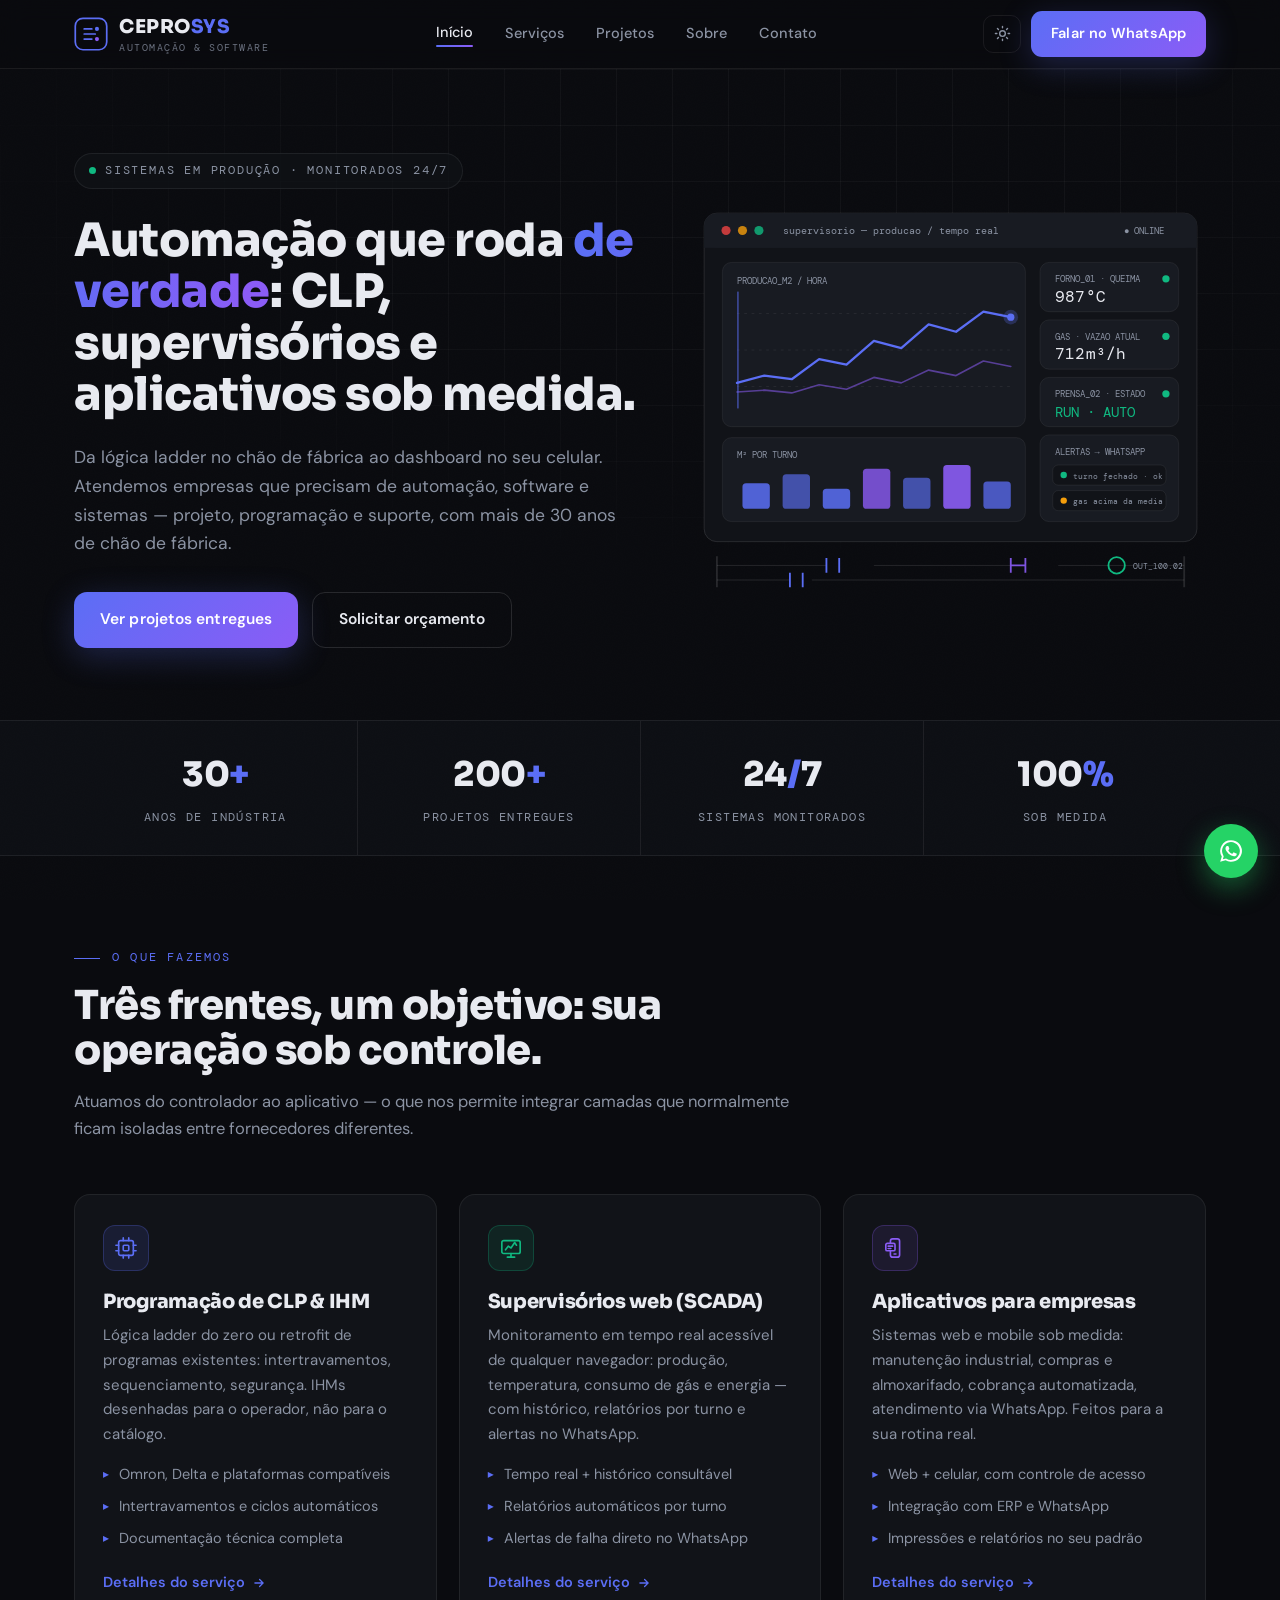
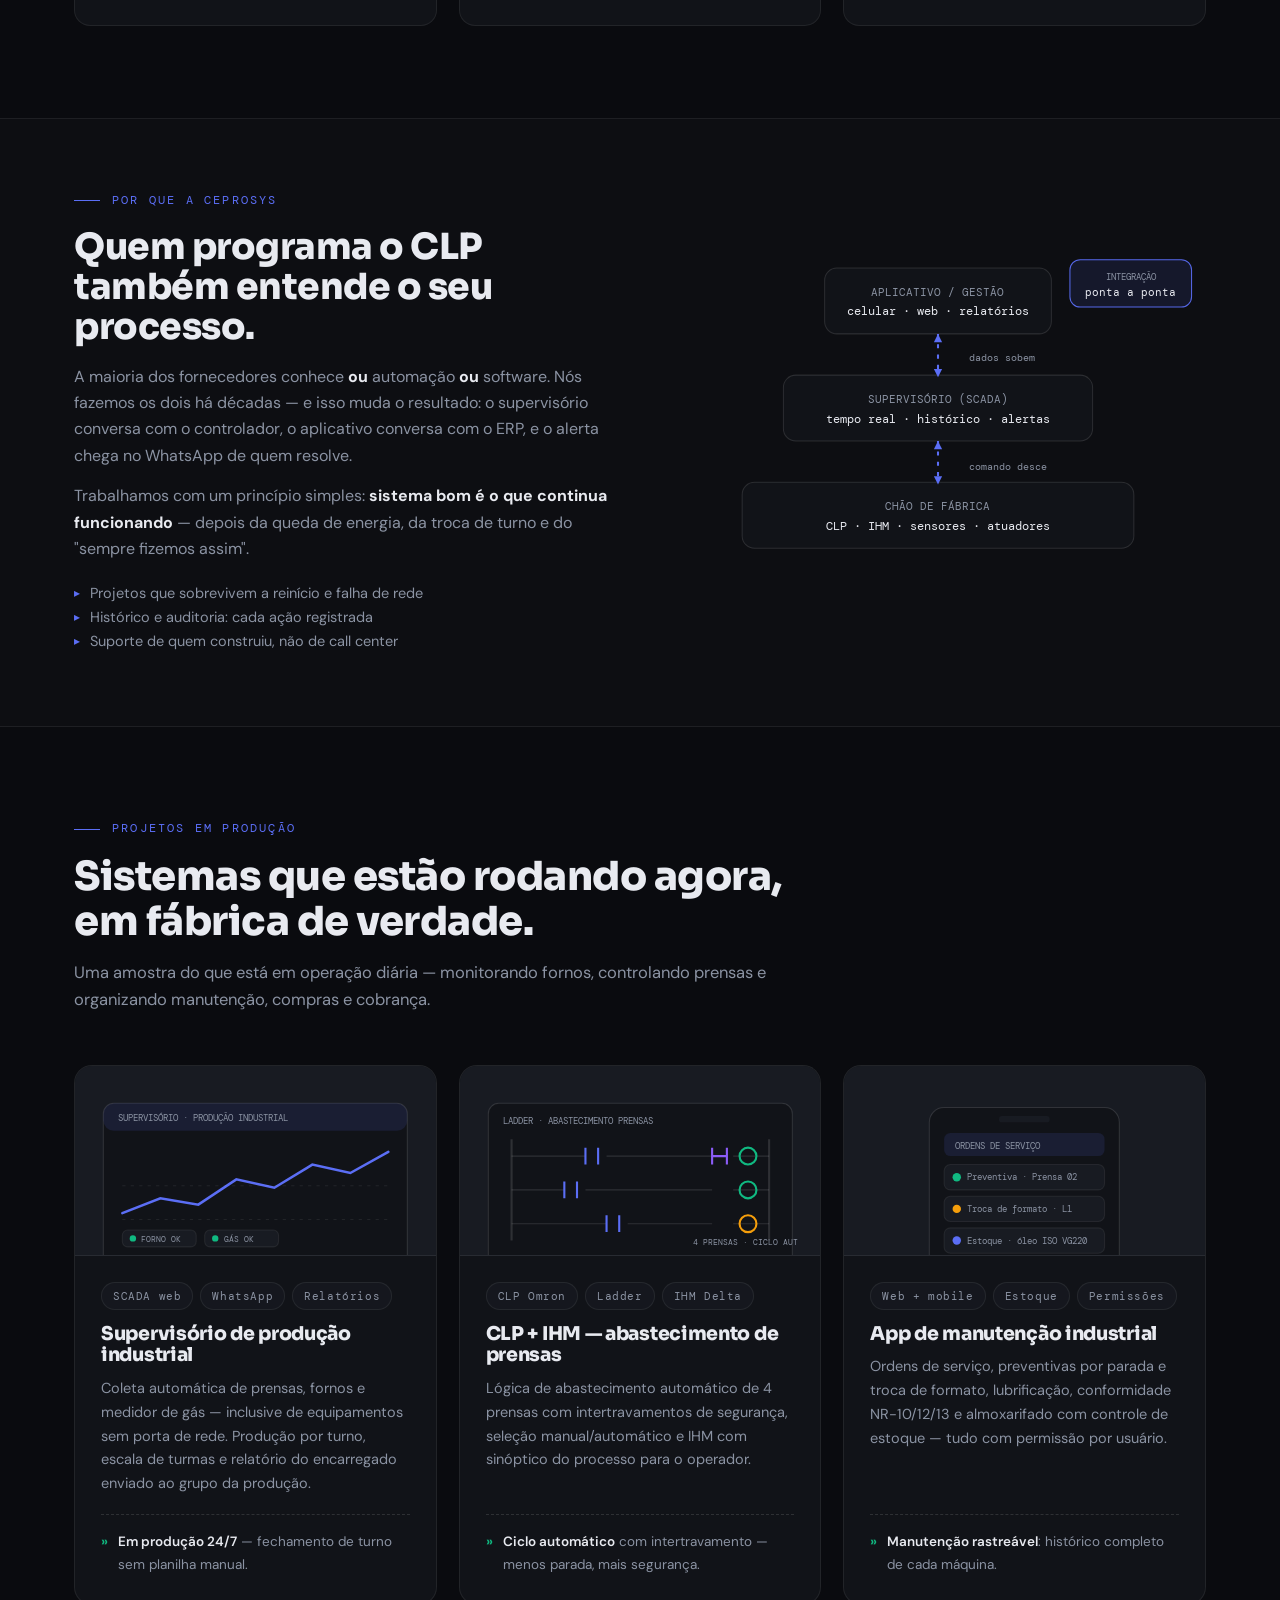
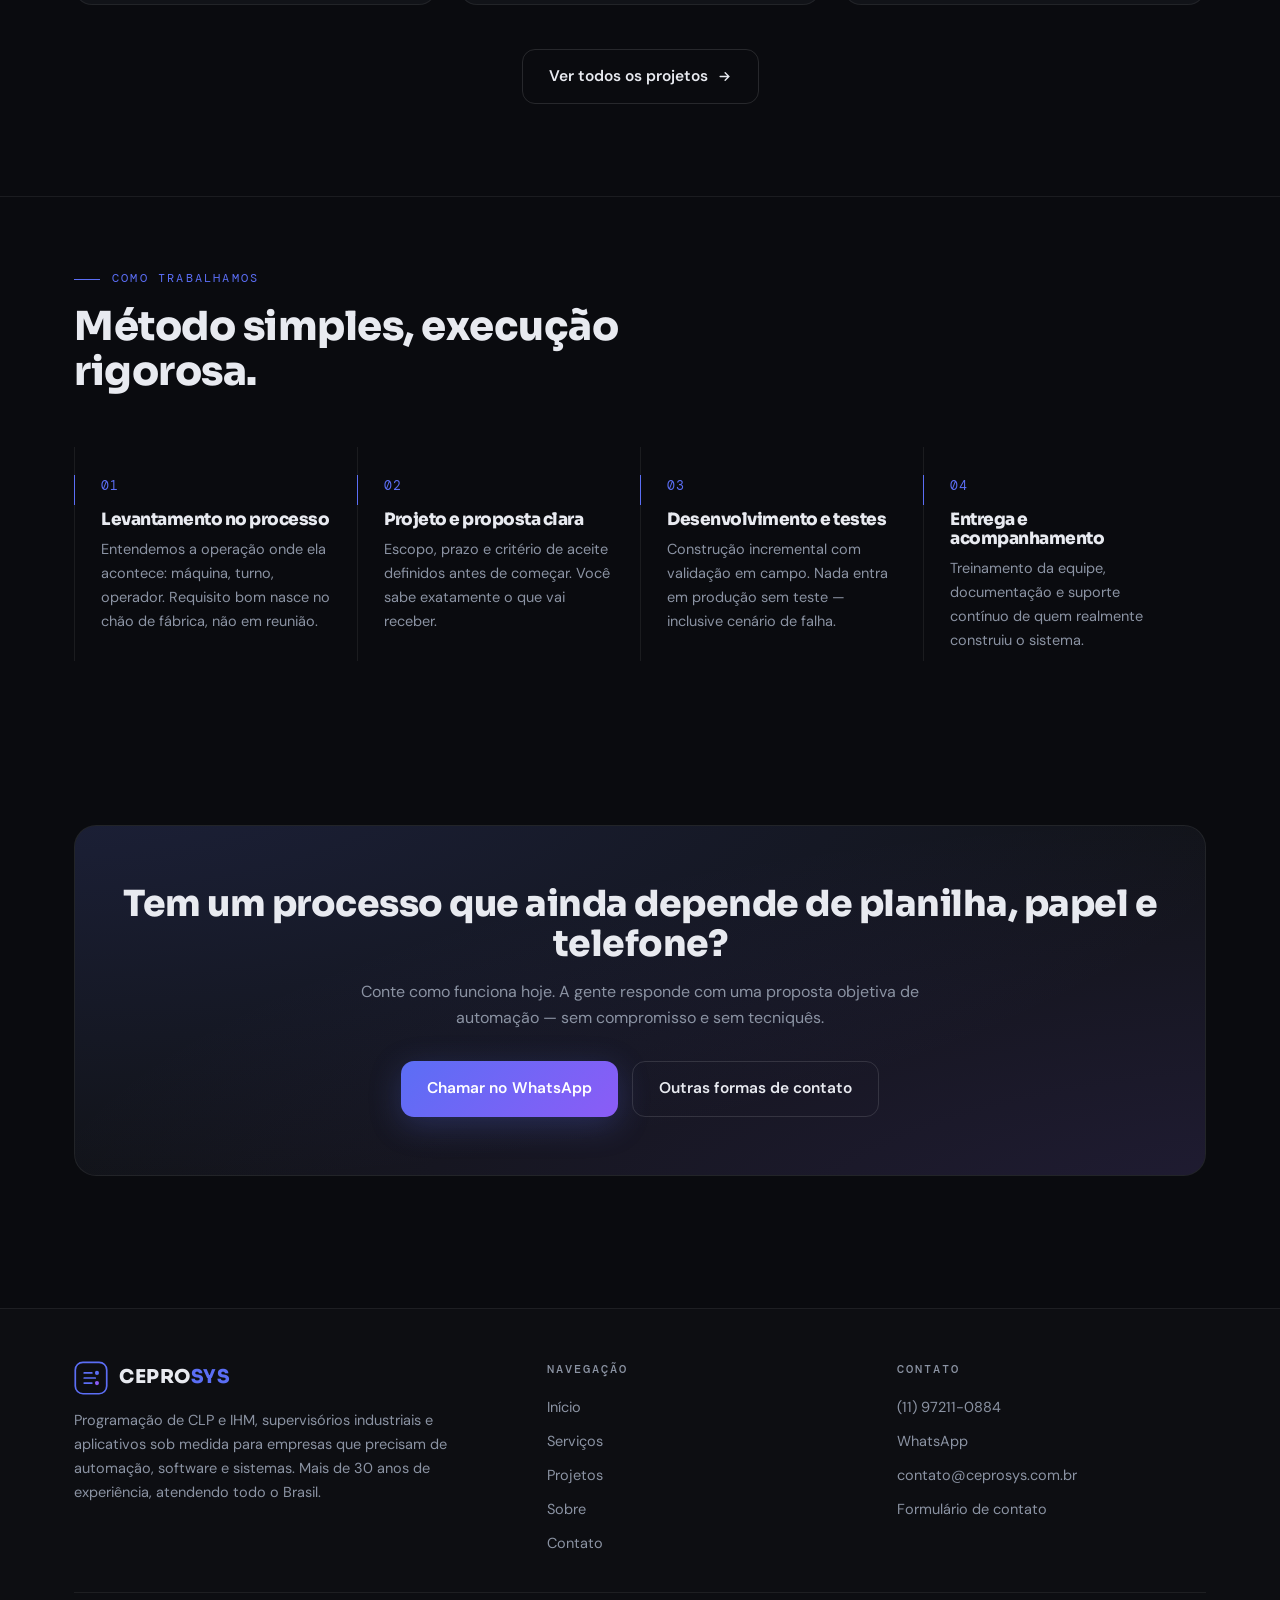
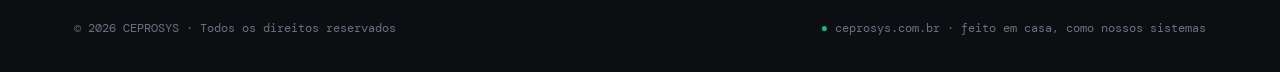
==== commit cbe871bf: "Reposicionamento: automacao/software/sistemas p/ empresas (sem nicho ceramica) + fonte Sora + e-mail" ====
--- a/index.html
+++ b/index.html
@@ -4,7 +4,7 @@
   <meta charset="UTF-8" />
   <meta name="viewport" content="width=device-width, initial-scale=1.0" />
   <title>CEPROSYS — Programação de CLP, Supervisórios e Aplicativos Industriais</title>
-  <meta name="description" content="Programação de CLP e IHM, supervisórios web em tempo real e aplicativos sob medida para a indústria. Mais de 30 anos de chão de fábrica no setor cerâmico." />
+  <meta name="description" content="Programação de CLP e IHM, supervisórios web em tempo real e aplicativos sob medida. Atendemos empresas que precisam de automação, software e sistemas — com mais de 30 anos de chão de fábrica." />
   <link rel="canonical" href="https://ceprosys.com.br/" />
   <link rel="icon" type="image/svg+xml" href="/assets/img/favicon.svg" />
   <meta property="og:type" content="website" />
@@ -15,7 +15,7 @@
   <meta property="og:locale" content="pt_BR" />
   <link rel="preconnect" href="https://fonts.googleapis.com" />
   <link rel="preconnect" href="https://fonts.gstatic.com" crossorigin />
-  <link href="https://fonts.googleapis.com/css2?family=Syne:wght@700;800&family=DM+Sans:wght@400;500;700&family=DM+Mono:wght@400;500&display=swap" rel="stylesheet" />
+  <link href="https://fonts.googleapis.com/css2?family=Sora:wght@600;700;800&family=DM+Sans:wght@400;500;700&family=DM+Mono:wght@400;500&display=swap" rel="stylesheet" />
   <link rel="stylesheet" href="/assets/css/site.css" />
   <script type="application/ld+json">
   {
@@ -24,6 +24,7 @@
     "name": "CEPROSYS",
     "url": "https://ceprosys.com.br",
     "telephone": "+55-11-97211-0884",
+    "email": "contato@ceprosys.com.br",
     "description": "Programação de CLP e IHM, supervisórios industriais e desenvolvimento de aplicativos para empresas.",
     "areaServed": "BR",
     "founder": { "@type": "Person", "name": "Cristiano Elesbão" },
@@ -85,8 +86,8 @@
         <h1>Automação que roda <span class="grad">de verdade</span>: CLP, supervisórios e aplicativos sob medida.</h1>
         <p class="hero-sub">
           Da lógica ladder no chão de fábrica ao dashboard no seu celular.
-          Projetamos, programamos e mantemos sistemas industriais completos —
-          com mais de 30 anos de experiência em indústria cerâmica.
+          Atendemos empresas que precisam de automação, software e sistemas —
+          projeto, programação e suporte, com mais de 30 anos de chão de fábrica.
         </p>
         <div class="hero-ctas">
           <a class="btn-primary btn-lg" href="/projetos.html">Ver projetos entregues</a>
@@ -321,7 +322,7 @@
             <svg viewBox="0 0 300 150" fill="none" class="art-panel" aria-hidden="true">
               <rect x="6" y="6" width="288" height="170" rx="10" fill="var(--surface)" stroke="var(--border2)"/>
               <rect x="6" y="6" width="288" height="26" rx="10" fill="var(--accent-soft)"/>
-              <text x="20" y="23" class="txt" font-size="9" fill="var(--accent)">SUPERVISÓRIO · PRODUÇÃO CERÂMICA</text>
+              <text x="20" y="23" class="txt" font-size="9" fill="var(--accent)">SUPERVISÓRIO · PRODUÇÃO INDUSTRIAL</text>
               <polyline points="24,110 60,96 96,102 132,78 168,86 204,64 240,72 276,52" stroke="var(--accent)" stroke-width="2.4" fill="none" stroke-linecap="round"/>
               <g stroke="var(--border)" stroke-dasharray="3 5"><path d="M24 116 h252"/><path d="M24 84 h252"/></g>
               <rect x="24" y="126" width="70" height="16" rx="5" fill="var(--surface2)" stroke="var(--border)"/>
@@ -334,7 +335,7 @@
           </div>
           <div class="case-body">
             <div class="case-tags"><span class="tag">SCADA web</span><span class="tag">WhatsApp</span><span class="tag">Relatórios</span></div>
-            <h3>Supervisório de produção cerâmica</h3>
+            <h3>Supervisório de produção industrial</h3>
             <p>Coleta automática de prensas, fornos e medidor de gás — inclusive de equipamentos sem porta de rede. Produção por turno, escala de turmas e relatório do encarregado enviado ao grupo da produção.</p>
             <div class="case-result"><span><b>Em produção 24/7</b> — fechamento de turno sem planilha manual.</span></div>
           </div>
@@ -458,7 +459,7 @@
           </svg>
           <span><span class="brand-name">CEPRO<em>SYS</em></span></span>
         </a>
-        <p>Programação de CLP e IHM, supervisórios industriais e aplicativos sob medida. Mais de 30 anos de experiência em indústria cerâmica, atendendo todo o Brasil.</p>
+        <p>Programação de CLP e IHM, supervisórios industriais e aplicativos sob medida para empresas que precisam de automação, software e sistemas. Mais de 30 anos de experiência, atendendo todo o Brasil.</p>
       </div>
       <div>
         <h4>Navegação</h4>
@@ -475,6 +476,7 @@
         <div class="footer-links">
           <a href="tel:+5511972110884">(11) 97211-0884</a>
           <a href="https://wa.me/5511972110884" target="_blank" rel="noopener">WhatsApp</a>
+          <a href="mailto:contato@ceprosys.com.br">contato@ceprosys.com.br</a>
           <a href="/contato.html">Formulário de contato</a>
         </div>
       </div>
--- a/assets/css/site.css
+++ b/assets/css/site.css
@@ -72,7 +72,7 @@
 ::selection { background: var(--accent); color: #fff; }
 
 h1, h2, h3, .display {
-  font-family: 'Syne', sans-serif;
+  font-family: 'Sora', sans-serif;
   font-weight: 800;
   letter-spacing: -0.5px;
   line-height: 1.12;
@@ -102,7 +102,7 @@
 .brand { display: flex; align-items: center; gap: 11px; }
 .brand-mark { width: 34px; height: 34px; flex: none; }
 .brand-name {
-  font-family: 'Syne', sans-serif; font-weight: 800; font-size: 19px;
+  font-family: 'Sora', sans-serif; font-weight: 800; font-size: 19px;
   letter-spacing: 0.5px;
 }
 .brand-name em { font-style: normal; color: var(--accent); }
@@ -247,7 +247,7 @@
 }
 .stat:first-child { border-left: 0; }
 .stat b {
-  display: block; font-family: 'Syne', sans-serif; font-weight: 800;
+  display: block; font-family: 'Sora', sans-serif; font-weight: 800;
   font-size: clamp(24px, 3vw, 34px); letter-spacing: -0.5px;
 }
 .stat b i { font-style: normal; color: var(--accent); }
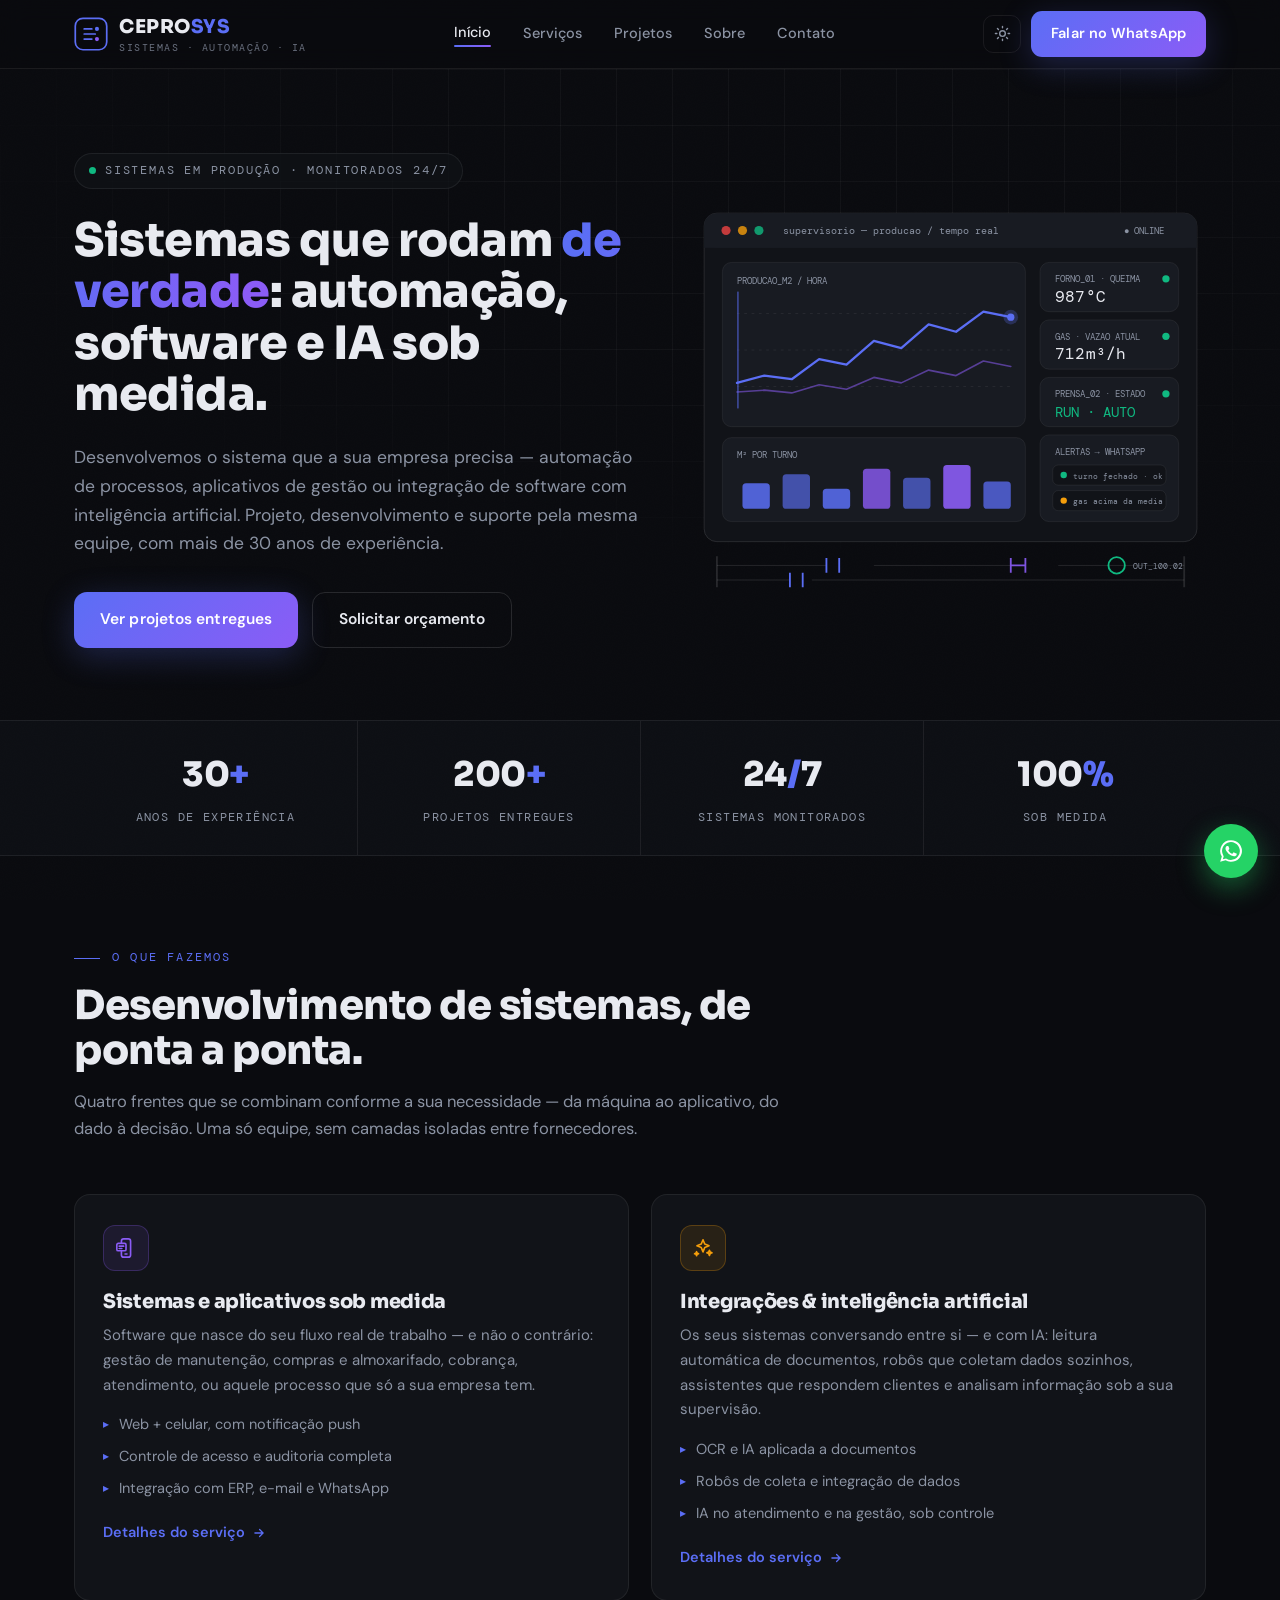
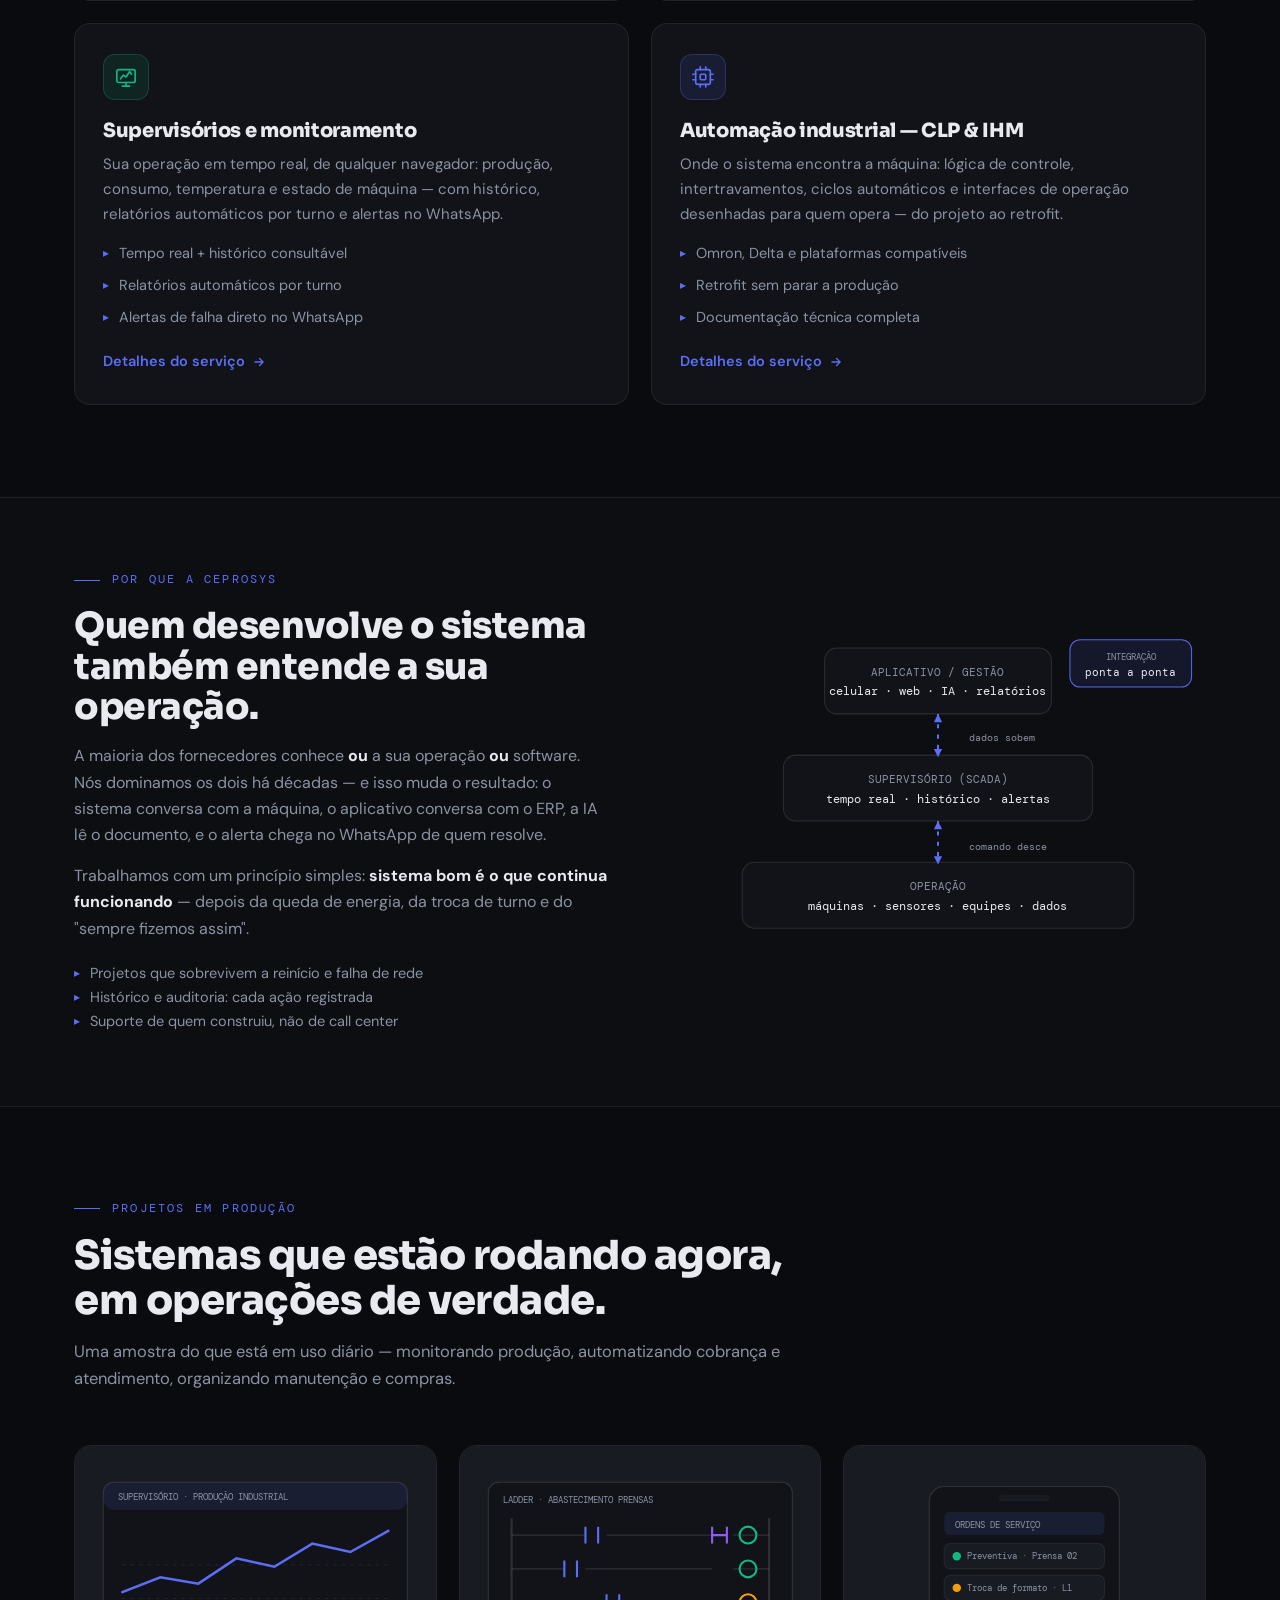
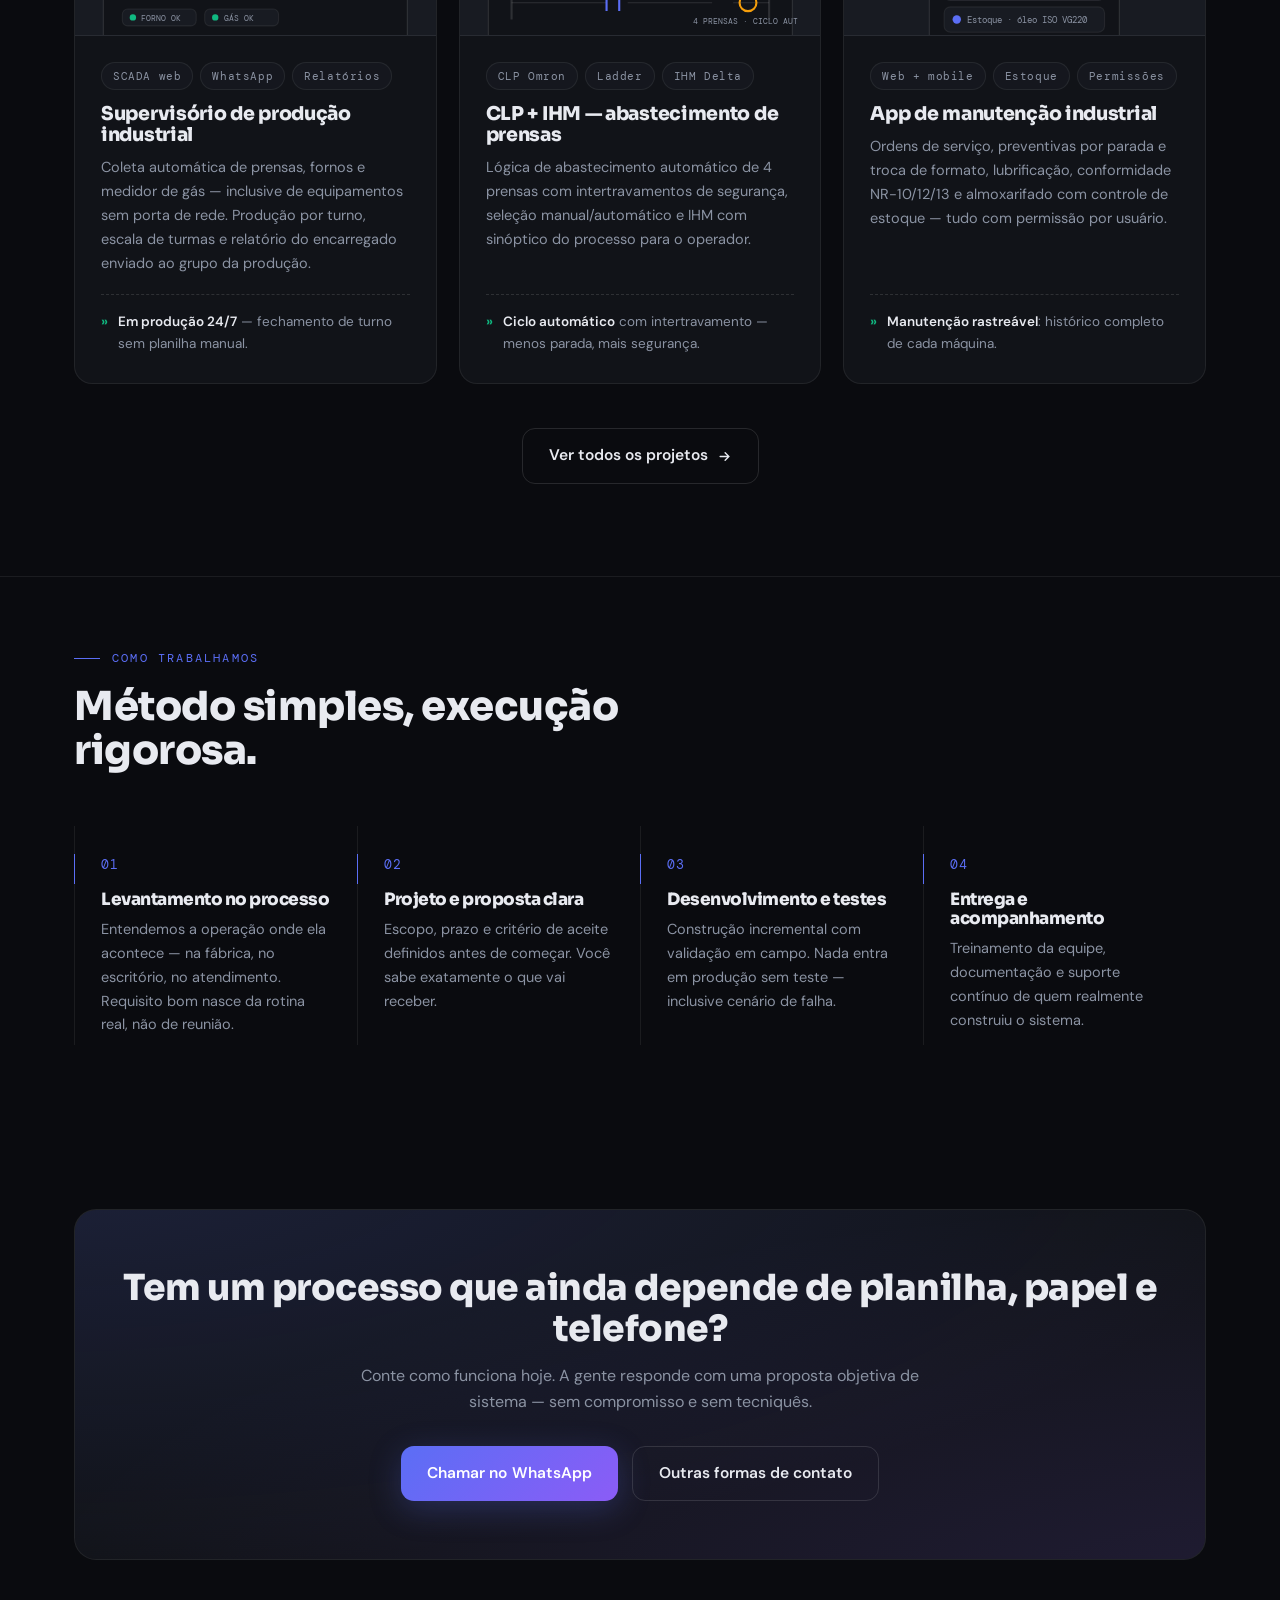
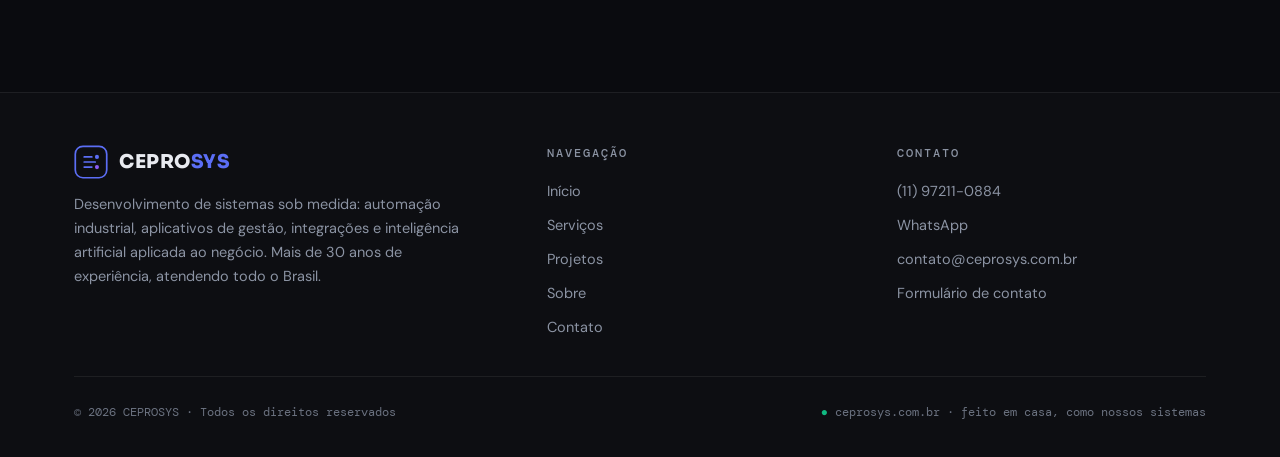
==== commit 2f4587c8: "v3: foco em desenvolvimento de sistemas (automacao + software + IA), 4 pilares, sem chao de fabrica " ====
--- a/index.html
+++ b/index.html
@@ -3,14 +3,14 @@
 <head>
   <meta charset="UTF-8" />
   <meta name="viewport" content="width=device-width, initial-scale=1.0" />
-  <title>CEPROSYS — Programação de CLP, Supervisórios e Aplicativos Industriais</title>
-  <meta name="description" content="Programação de CLP e IHM, supervisórios web em tempo real e aplicativos sob medida. Atendemos empresas que precisam de automação, software e sistemas — com mais de 30 anos de chão de fábrica." />
+  <title>CEPROSYS — Desenvolvimento de Sistemas: Automação, Software e IA</title>
+  <meta name="description" content="Desenvolvimento de sistemas sob medida para qualquer empresa: automação industrial, supervisórios em tempo real, aplicativos de gestão e integrações com inteligência artificial." />
   <link rel="canonical" href="https://ceprosys.com.br/" />
   <link rel="icon" type="image/svg+xml" href="/assets/img/favicon.svg" />
   <meta property="og:type" content="website" />
   <meta property="og:site_name" content="CEPROSYS" />
-  <meta property="og:title" content="CEPROSYS — CLP, Supervisórios e Aplicativos Industriais" />
-  <meta property="og:description" content="Automação que roda de verdade: da lógica ladder no chão de fábrica ao dashboard no seu celular. 30+ anos de indústria." />
+  <meta property="og:title" content="CEPROSYS — Desenvolvimento de Sistemas: Automação, Software e IA" />
+  <meta property="og:description" content="Sistemas que rodam de verdade: automação, aplicativos e IA sob medida. 30+ anos de experiência." />
   <meta property="og:url" content="https://ceprosys.com.br/" />
   <meta property="og:locale" content="pt_BR" />
   <link rel="preconnect" href="https://fonts.googleapis.com" />
@@ -25,10 +25,10 @@
     "url": "https://ceprosys.com.br",
     "telephone": "+55-11-97211-0884",
     "email": "contato@ceprosys.com.br",
-    "description": "Programação de CLP e IHM, supervisórios industriais e desenvolvimento de aplicativos para empresas.",
+    "description": "Desenvolvimento de sistemas sob medida: automação industrial, aplicativos de gestão, integrações e inteligência artificial aplicada.",
     "areaServed": "BR",
     "founder": { "@type": "Person", "name": "Cristiano Elesbão" },
-    "knowsAbout": ["Programação de CLP", "Sistemas supervisórios SCADA", "IHM", "Automação industrial", "Desenvolvimento de software"]
+    "knowsAbout": ["Desenvolvimento de software", "Automação industrial", "Sistemas supervisórios SCADA", "Programação de CLP", "Integração de sistemas", "Inteligência artificial aplicada"]
   }
   </script>
 </head>
@@ -51,7 +51,7 @@
       </svg>
       <span>
         <span class="brand-name">CEPRO<em>SYS</em></span>
-        <span class="brand-tag" style="display:block">Automação &amp; Software</span>
+        <span class="brand-tag" style="display:block">Sistemas · Automação · IA</span>
       </span>
     </a>
 
@@ -83,11 +83,12 @@
     <div class="wrap hero-in">
       <div>
         <span class="hero-kicker"><span class="dot-live"></span> Sistemas em produção · monitorados 24/7</span>
-        <h1>Automação que roda <span class="grad">de verdade</span>: CLP, supervisórios e aplicativos sob medida.</h1>
+        <h1>Sistemas que rodam <span class="grad">de verdade</span>: automação, software e IA sob medida.</h1>
         <p class="hero-sub">
-          Da lógica ladder no chão de fábrica ao dashboard no seu celular.
-          Atendemos empresas que precisam de automação, software e sistemas —
-          projeto, programação e suporte, com mais de 30 anos de chão de fábrica.
+          Desenvolvemos o sistema que a sua empresa precisa — automação de
+          processos, aplicativos de gestão ou integração de software com
+          inteligência artificial. Projeto, desenvolvimento e suporte pela
+          mesma equipe, com mais de 30 anos de experiência.
         </p>
         <div class="hero-ctas">
           <a class="btn-primary btn-lg" href="/projetos.html">Ver projetos entregues</a>
@@ -188,7 +189,7 @@
   <!-- ============ STATS ============ -->
   <section class="stats">
     <div class="wrap stats-in">
-      <div class="stat fade"><b>30<i>+</i></b><span>anos de indústria</span></div>
+      <div class="stat fade"><b>30<i>+</i></b><span>anos de experiência</span></div>
       <div class="stat fade d1"><b>200<i>+</i></b><span>projetos entregues</span></div>
       <div class="stat fade d2"><b>24<i>/</i>7</b><span>sistemas monitorados</span></div>
       <div class="stat fade d3"><b>100<i>%</i></b><span>sob medida</span></div>
@@ -200,33 +201,49 @@
     <div class="wrap">
       <div class="sec-head fade">
         <div class="sec-label">O que fazemos</div>
-        <h2>Três frentes, um objetivo: sua operação sob controle.</h2>
-        <p>Atuamos do controlador ao aplicativo — o que nos permite integrar camadas que normalmente ficam isoladas entre fornecedores diferentes.</p>
-      </div>
-
-      <div class="grid-3">
+        <h2>Desenvolvimento de sistemas, de ponta a ponta.</h2>
+        <p>Quatro frentes que se combinam conforme a sua necessidade — da máquina ao aplicativo, do dado à decisão. Uma só equipe, sem camadas isoladas entre fornecedores.</p>
+      </div>
+
+      <div class="grid-2">
         <article class="card fade">
-          <div class="card-icon">
-            <svg width="22" height="22" viewBox="0 0 24 24" fill="none" stroke="currentColor" stroke-width="1.8" stroke-linecap="round"><rect x="4" y="4" width="16" height="16" rx="2"/><path d="M9 1v3M15 1v3M9 20v3M15 20v3M1 9h3M1 15h3M20 9h3M20 15h3"/><rect x="9" y="9" width="6" height="6" rx="1"/></svg>
-          </div>
-          <h3>Programação de CLP &amp; IHM</h3>
-          <p>Lógica ladder do zero ou retrofit de programas existentes: intertravamentos, sequenciamento, segurança. IHMs desenhadas para o operador, não para o catálogo.</p>
+          <div class="card-icon violet">
+            <svg width="22" height="22" viewBox="0 0 24 24" fill="none" stroke="currentColor" stroke-width="1.8" stroke-linecap="round" stroke-linejoin="round"><rect x="7" y="2" width="10" height="20" rx="2.5"/><path d="M11 18.5h2"/><rect x="2" y="7" width="10" height="8" rx="1.5" fill="var(--surface)" ></rect><path d="M4.5 10h5M4.5 12.5h3"/></svg>
+          </div>
+          <h3>Sistemas e aplicativos sob medida</h3>
+          <p>Software que nasce do seu fluxo real de trabalho — e não o contrário: gestão de manutenção, compras e almoxarifado, cobrança, atendimento, ou aquele processo que só a sua empresa tem.</p>
           <ul class="tick-list">
-            <li>Omron, Delta e plataformas compatíveis</li>
-            <li>Intertravamentos e ciclos automáticos</li>
-            <li>Documentação técnica completa</li>
+            <li>Web + celular, com notificação push</li>
+            <li>Controle de acesso e auditoria completa</li>
+            <li>Integração com ERP, e-mail e WhatsApp</li>
           </ul>
-          <a class="card-link" href="/servicos.html#clp">Detalhes do serviço
+          <a class="card-link" href="/servicos.html#apps">Detalhes do serviço
             <svg width="14" height="14" viewBox="0 0 24 24" fill="none" stroke="currentColor" stroke-width="2.2" stroke-linecap="round"><path d="M5 12h14M13 6l6 6-6 6"/></svg>
           </a>
         </article>
 
         <article class="card fade d1">
+          <div class="card-icon amber">
+            <svg width="22" height="22" viewBox="0 0 24 24" fill="none" stroke="currentColor" stroke-width="1.8" stroke-linecap="round" stroke-linejoin="round"><path d="M12 3l1.9 4.7L18.6 9.6l-4.7 1.9L12 16.2l-1.9-4.7L5.4 9.6l4.7-1.9z"/><path d="M19 14.5l.8 2 2 .8-2 .8-.8 2-.8-2-2-.8 2-.8z"/><path d="M5 16l.6 1.6L7.2 18.2l-1.6.6L5 20.4l-.6-1.6-1.6-.6 1.6-.6z"/></svg>
+          </div>
+          <h3>Integrações &amp; inteligência artificial</h3>
+          <p>Os seus sistemas conversando entre si — e com IA: leitura automática de documentos, robôs que coletam dados sozinhos, assistentes que respondem clientes e analisam informação sob a sua supervisão.</p>
+          <ul class="tick-list">
+            <li>OCR e IA aplicada a documentos</li>
+            <li>Robôs de coleta e integração de dados</li>
+            <li>IA no atendimento e na gestão, sob controle</li>
+          </ul>
+          <a class="card-link" href="/servicos.html#ia">Detalhes do serviço
+            <svg width="14" height="14" viewBox="0 0 24 24" fill="none" stroke="currentColor" stroke-width="2.2" stroke-linecap="round"><path d="M5 12h14M13 6l6 6-6 6"/></svg>
+          </a>
+        </article>
+
+        <article class="card fade">
           <div class="card-icon green">
             <svg width="22" height="22" viewBox="0 0 24 24" fill="none" stroke="currentColor" stroke-width="1.8" stroke-linecap="round" stroke-linejoin="round"><rect x="2" y="4" width="20" height="14" rx="2"/><path d="M6 14l3-4 3 2 4-6 2 3"/><path d="M8 22h8M12 18v4"/></svg>
           </div>
-          <h3>Supervisórios web (SCADA)</h3>
-          <p>Monitoramento em tempo real acessível de qualquer navegador: produção, temperatura, consumo de gás e energia — com histórico, relatórios por turno e alertas no WhatsApp.</p>
+          <h3>Supervisórios e monitoramento</h3>
+          <p>Sua operação em tempo real, de qualquer navegador: produção, consumo, temperatura e estado de máquina — com histórico, relatórios automáticos por turno e alertas no WhatsApp.</p>
           <ul class="tick-list">
             <li>Tempo real + histórico consultável</li>
             <li>Relatórios automáticos por turno</li>
@@ -237,18 +254,18 @@
           </a>
         </article>
 
-        <article class="card fade d2">
-          <div class="card-icon violet">
-            <svg width="22" height="22" viewBox="0 0 24 24" fill="none" stroke="currentColor" stroke-width="1.8" stroke-linecap="round" stroke-linejoin="round"><rect x="7" y="2" width="10" height="20" rx="2.5"/><path d="M11 18.5h2"/><rect x="2" y="7" width="10" height="8" rx="1.5" fill="var(--surface)" ></rect><path d="M4.5 10h5M4.5 12.5h3"/></svg>
-          </div>
-          <h3>Aplicativos para empresas</h3>
-          <p>Sistemas web e mobile sob medida: manutenção industrial, compras e almoxarifado, cobrança automatizada, atendimento via WhatsApp. Feitos para a sua rotina real.</p>
+        <article class="card fade d1">
+          <div class="card-icon">
+            <svg width="22" height="22" viewBox="0 0 24 24" fill="none" stroke="currentColor" stroke-width="1.8" stroke-linecap="round"><rect x="4" y="4" width="16" height="16" rx="2"/><path d="M9 1v3M15 1v3M9 20v3M15 20v3M1 9h3M1 15h3M20 9h3M20 15h3"/><rect x="9" y="9" width="6" height="6" rx="1"/></svg>
+          </div>
+          <h3>Automação industrial — CLP &amp; IHM</h3>
+          <p>Onde o sistema encontra a máquina: lógica de controle, intertravamentos, ciclos automáticos e interfaces de operação desenhadas para quem opera — do projeto ao retrofit.</p>
           <ul class="tick-list">
-            <li>Web + celular, com controle de acesso</li>
-            <li>Integração com ERP e WhatsApp</li>
-            <li>Impressões e relatórios no seu padrão</li>
+            <li>Omron, Delta e plataformas compatíveis</li>
+            <li>Retrofit sem parar a produção</li>
+            <li>Documentação técnica completa</li>
           </ul>
-          <a class="card-link" href="/servicos.html#apps">Detalhes do serviço
+          <a class="card-link" href="/servicos.html#clp">Detalhes do serviço
             <svg width="14" height="14" viewBox="0 0 24 24" fill="none" stroke="currentColor" stroke-width="2.2" stroke-linecap="round"><path d="M5 12h14M13 6l6 6-6 6"/></svg>
           </a>
         </article>
@@ -261,8 +278,8 @@
     <div class="wrap split">
       <div class="fade">
         <div class="sec-label">Por que a CEPROSYS</div>
-        <h2>Quem programa o CLP também entende o seu processo.</h2>
-        <p>A maioria dos fornecedores conhece <b>ou</b> automação <b>ou</b> software. Nós fazemos os dois há décadas — e isso muda o resultado: o supervisório conversa com o controlador, o aplicativo conversa com o ERP, e o alerta chega no WhatsApp de quem resolve.</p>
+        <h2>Quem desenvolve o sistema também entende a sua operação.</h2>
+        <p>A maioria dos fornecedores conhece <b>ou</b> a sua operação <b>ou</b> software. Nós dominamos os dois há décadas — e isso muda o resultado: o sistema conversa com a máquina, o aplicativo conversa com o ERP, a IA lê o documento, e o alerta chega no WhatsApp de quem resolve.</p>
         <p>Trabalhamos com um princípio simples: <strong>sistema bom é o que continua funcionando</strong> — depois da queda de energia, da troca de turno e do "sempre fizemos assim".</p>
         <ul class="tick-list" style="margin-top:20px">
           <li>Projetos que sobrevivem a reinício e falha de rede</li>
@@ -275,15 +292,15 @@
           <!-- pirâmide de integração -->
           <rect x="150" y="30" width="220" height="64" rx="12" fill="var(--surface)" stroke="var(--border2)"/>
           <text x="260" y="57" text-anchor="middle" class="txt" font-size="11" fill="var(--muted)">APLICATIVO / GESTÃO</text>
-          <text x="260" y="76" text-anchor="middle" font-family="'DM Mono',monospace" font-size="12" fill="var(--text)">celular · web · relatórios</text>
+          <text x="260" y="76" text-anchor="middle" font-family="'DM Mono',monospace" font-size="12" fill="var(--text)">celular · web · IA · relatórios</text>
 
           <rect x="110" y="134" width="300" height="64" rx="12" fill="var(--surface)" stroke="var(--border2)"/>
           <text x="260" y="161" text-anchor="middle" class="txt" font-size="11" fill="var(--muted)">SUPERVISÓRIO (SCADA)</text>
           <text x="260" y="180" text-anchor="middle" font-family="'DM Mono',monospace" font-size="12" fill="var(--text)">tempo real · histórico · alertas</text>
 
           <rect x="70" y="238" width="380" height="64" rx="12" fill="var(--surface)" stroke="var(--border2)"/>
-          <text x="260" y="265" text-anchor="middle" class="txt" font-size="11" fill="var(--muted)">CHÃO DE FÁBRICA</text>
-          <text x="260" y="284" text-anchor="middle" font-family="'DM Mono',monospace" font-size="12" fill="var(--text)">CLP · IHM · sensores · atuadores</text>
+          <text x="260" y="265" text-anchor="middle" class="txt" font-size="11" fill="var(--muted)">OPERAÇÃO</text>
+          <text x="260" y="284" text-anchor="middle" font-family="'DM Mono',monospace" font-size="12" fill="var(--text)">máquinas · sensores · equipes · dados</text>
 
           <g stroke="var(--accent)" stroke-width="2" stroke-dasharray="4 6">
             <path d="M260 94 v40"/>
@@ -312,8 +329,8 @@
     <div class="wrap">
       <div class="sec-head fade">
         <div class="sec-label">Projetos em produção</div>
-        <h2>Sistemas que estão rodando agora, em fábrica de verdade.</h2>
-        <p>Uma amostra do que está em operação diária — monitorando fornos, controlando prensas e organizando manutenção, compras e cobrança.</p>
+        <h2>Sistemas que estão rodando agora, em operações de verdade.</h2>
+        <p>Uma amostra do que está em uso diário — monitorando produção, automatizando cobrança e atendimento, organizando manutenção e compras.</p>
       </div>
 
       <div class="grid-3">
@@ -411,7 +428,7 @@
       <div class="steps">
         <div class="step fade">
           <h3>Levantamento no processo</h3>
-          <p>Entendemos a operação onde ela acontece: máquina, turno, operador. Requisito bom nasce no chão de fábrica, não em reunião.</p>
+          <p>Entendemos a operação onde ela acontece — na fábrica, no escritório, no atendimento. Requisito bom nasce da rotina real, não de reunião.</p>
         </div>
         <div class="step fade d1">
           <h3>Projeto e proposta clara</h3>
@@ -434,7 +451,7 @@
     <div class="wrap">
       <div class="cta-band fade">
         <h2>Tem um processo que ainda depende de planilha, papel e telefone?</h2>
-        <p>Conte como funciona hoje. A gente responde com uma proposta objetiva de automação — sem compromisso e sem tecniquês.</p>
+        <p>Conte como funciona hoje. A gente responde com uma proposta objetiva de sistema — sem compromisso e sem tecniquês.</p>
         <div class="hero-ctas">
           <a class="btn-primary btn-lg" href="https://wa.me/5511972110884?text=Ol%C3%A1!%20Vim%20pelo%20site%20ceprosys.com.br%20e%20quero%20falar%20sobre%20um%20projeto." target="_blank" rel="noopener">Chamar no WhatsApp</a>
           <a class="btn-outline btn-lg" href="/contato.html">Outras formas de contato</a>
@@ -459,7 +476,7 @@
           </svg>
           <span><span class="brand-name">CEPRO<em>SYS</em></span></span>
         </a>
-        <p>Programação de CLP e IHM, supervisórios industriais e aplicativos sob medida para empresas que precisam de automação, software e sistemas. Mais de 30 anos de experiência, atendendo todo o Brasil.</p>
+        <p>Desenvolvimento de sistemas sob medida: automação industrial, aplicativos de gestão, integrações e inteligência artificial aplicada ao negócio. Mais de 30 anos de experiência, atendendo todo o Brasil.</p>
       </div>
       <div>
         <h4>Navegação</h4>
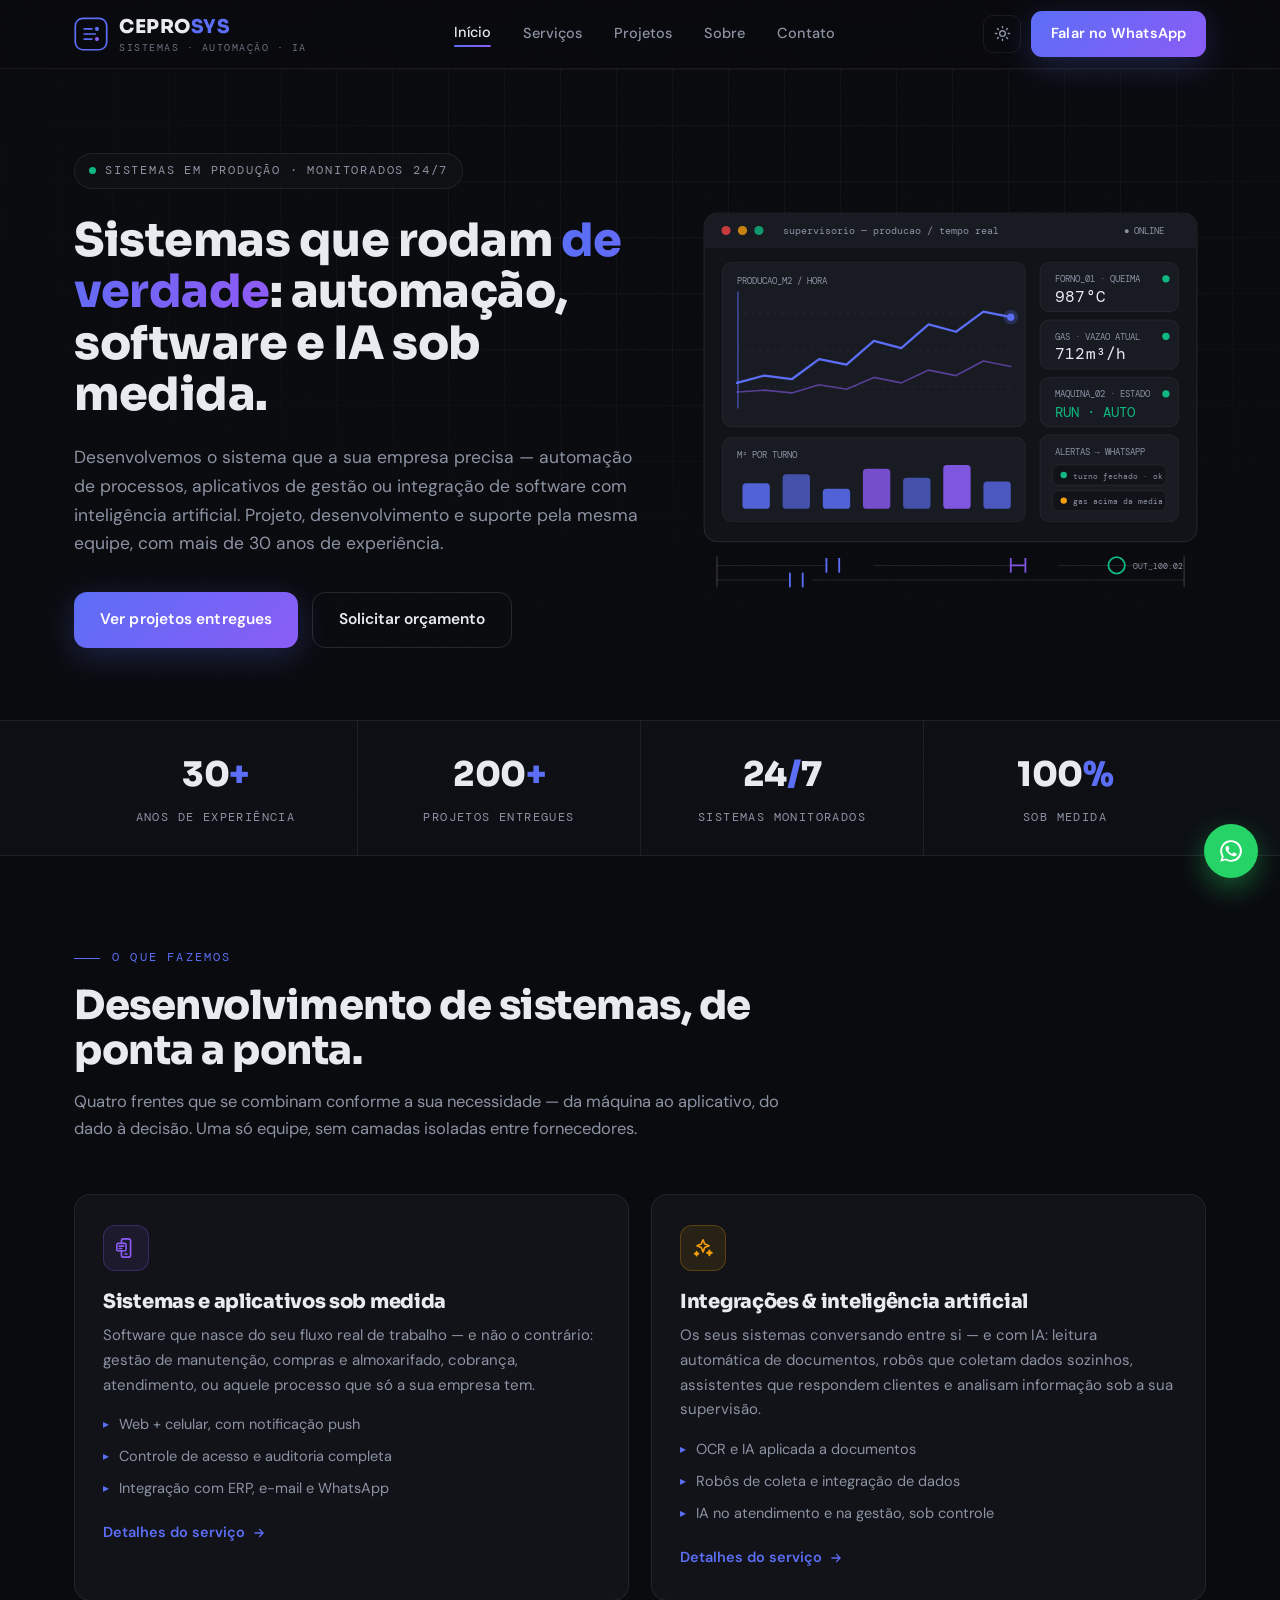
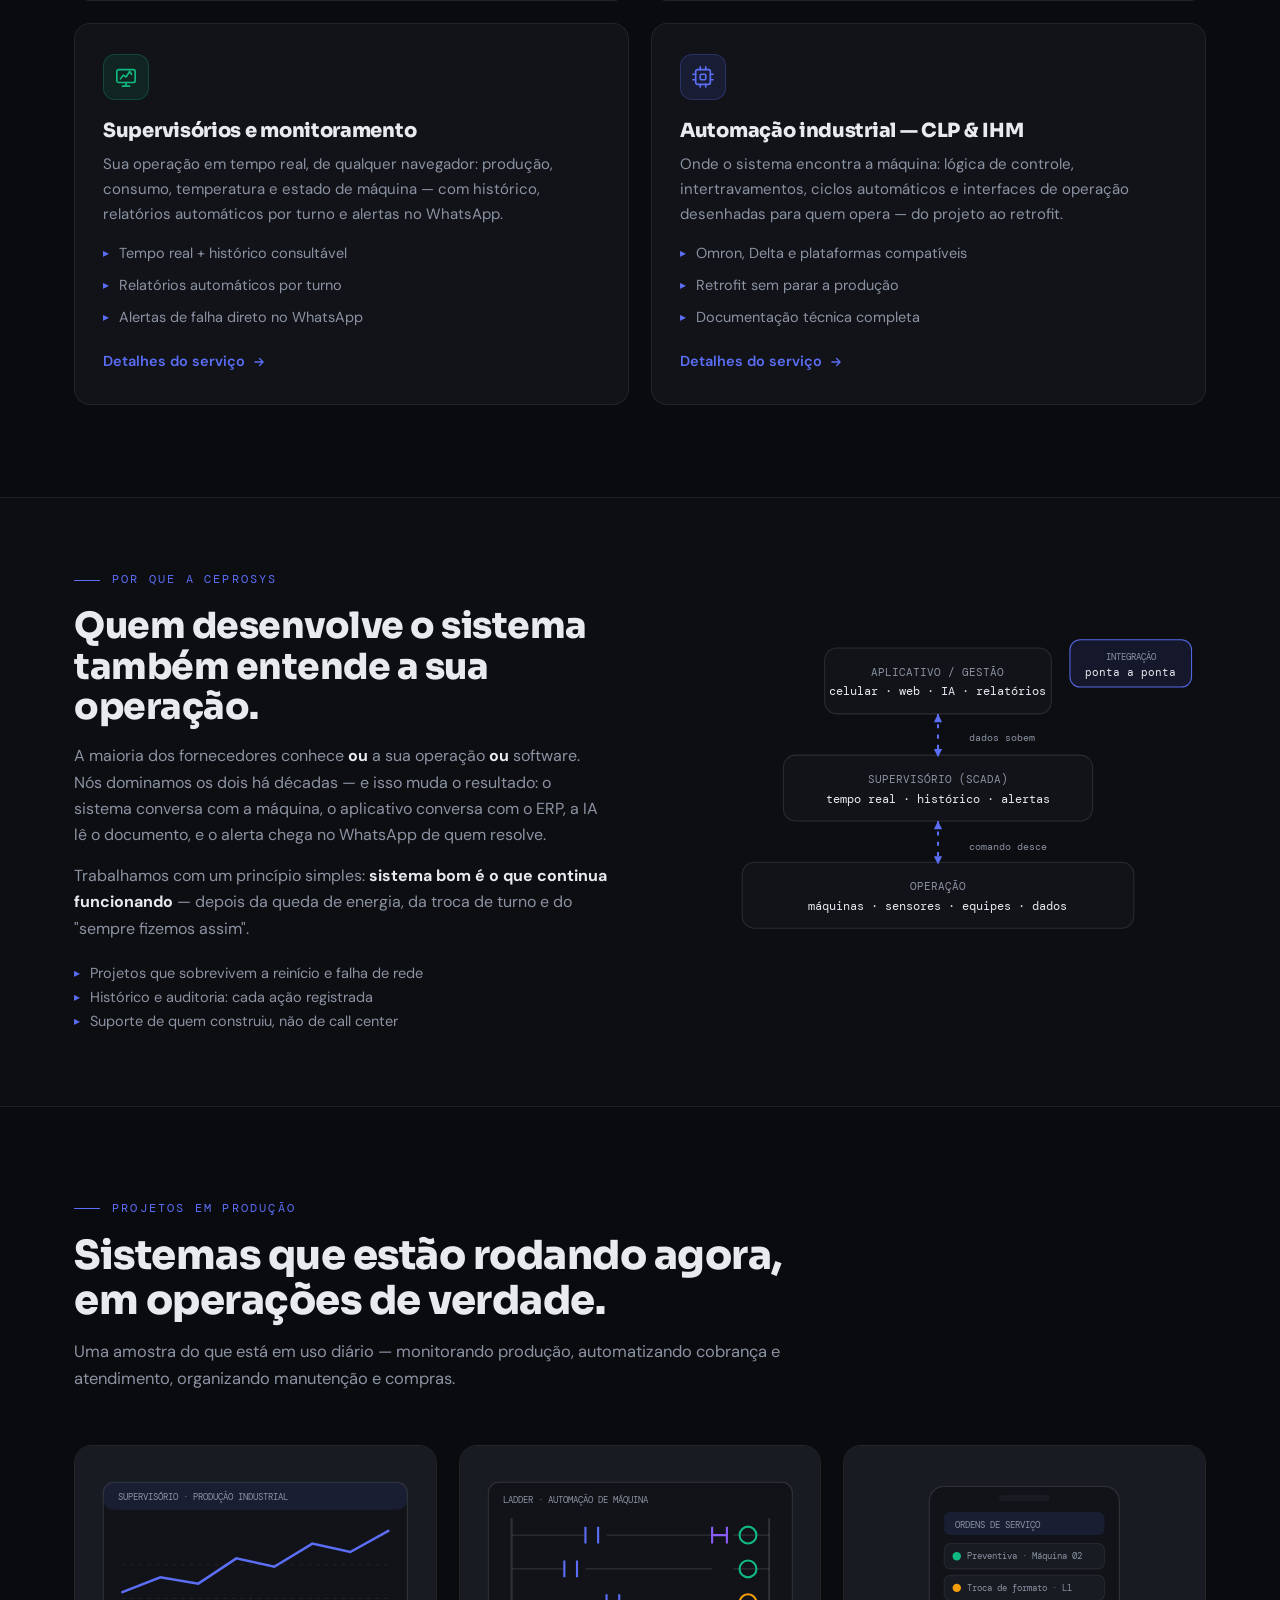
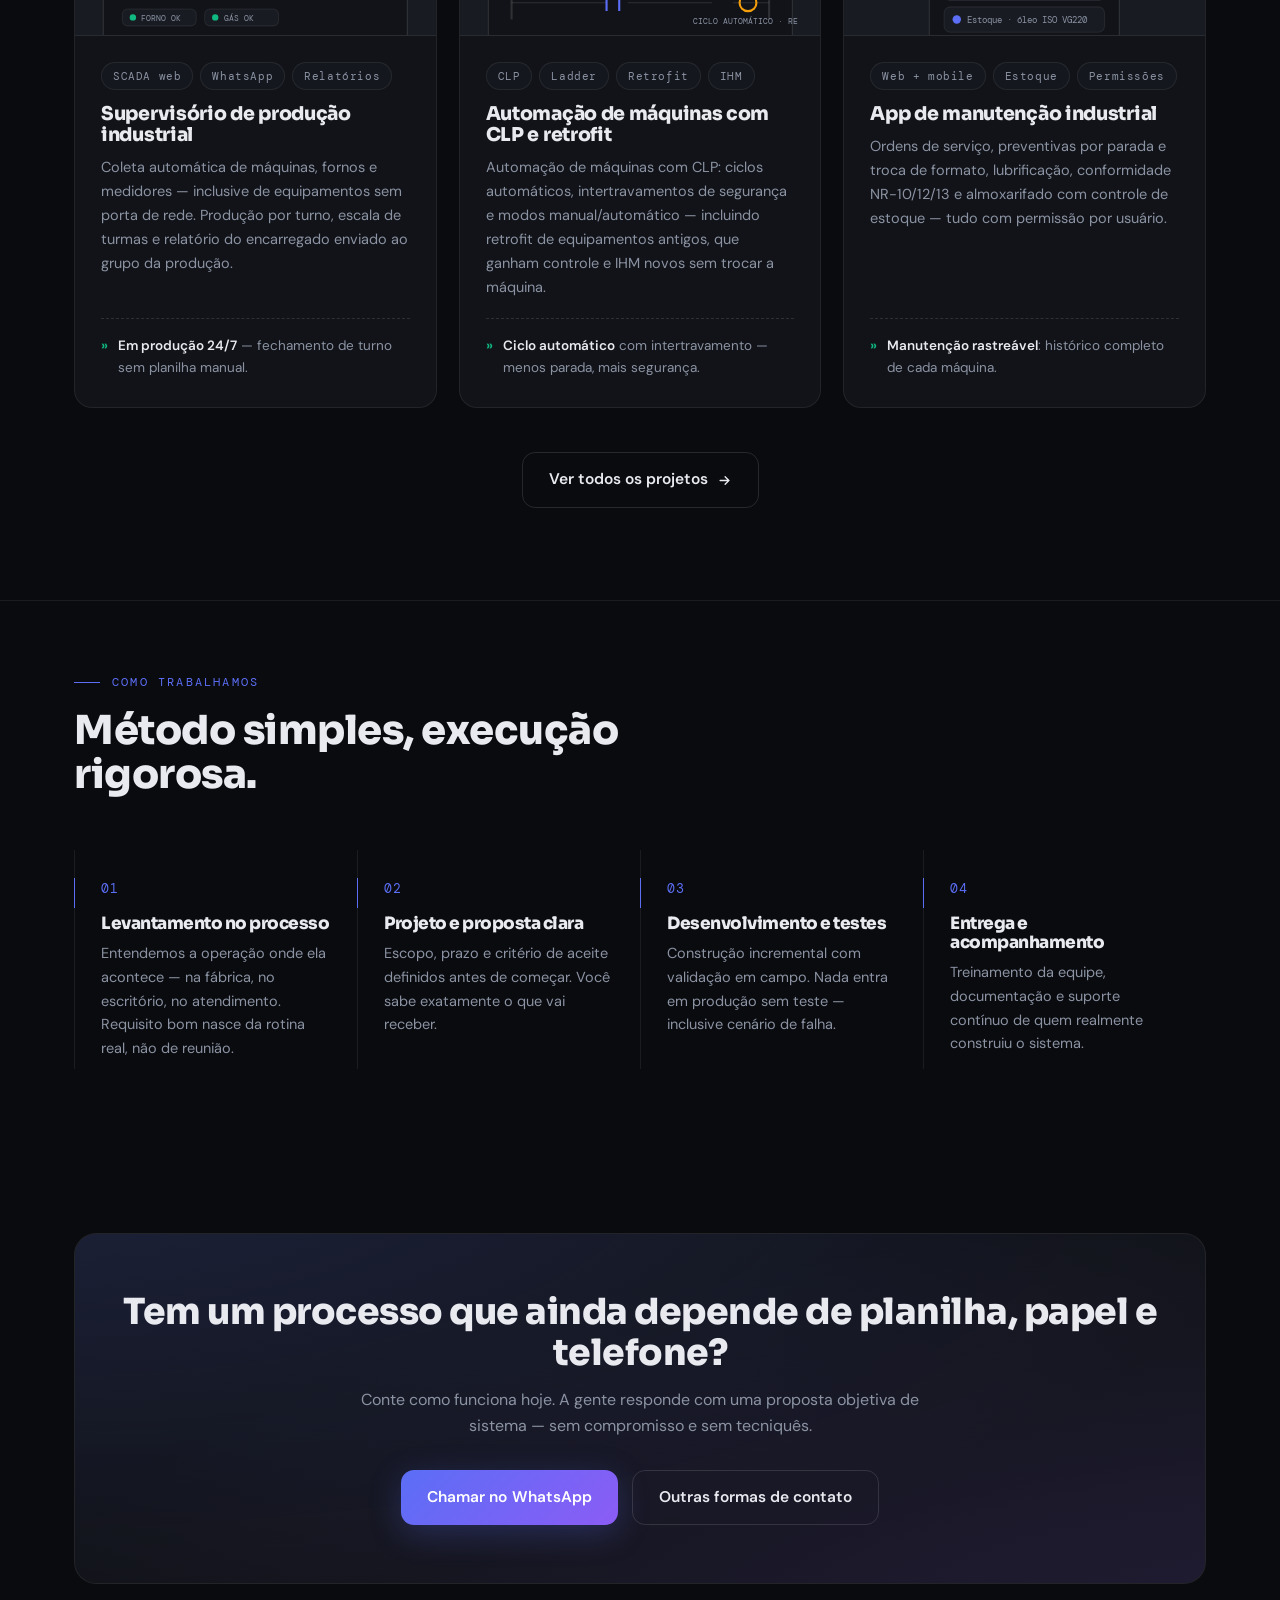
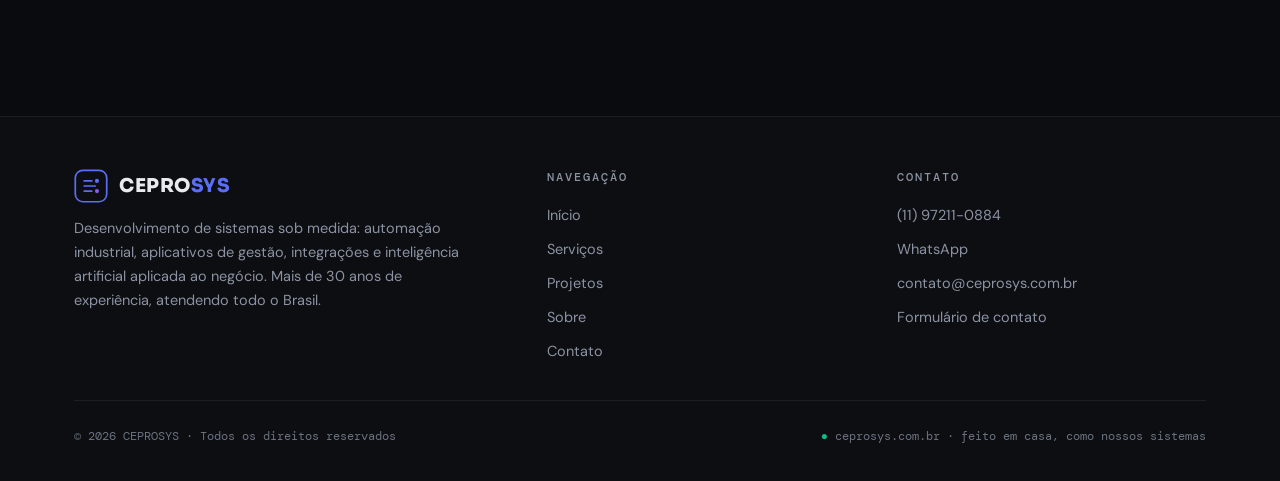
==== commit d13ab9e8: "v4: case CLP generico (automacao de maquinas + retrofit), sem prensas/abastecimento SOLIDO PROFISSIO" ====
--- a/index.html
+++ b/index.html
@@ -138,7 +138,7 @@
             <circle cx="516" cy="145" r="4" fill="var(--green)"/>
 
             <rect x="378" y="190" width="152" height="54" rx="10" fill="var(--surface2)" stroke="var(--border)"/>
-            <text x="394" y="212" class="txt" font-size="9.5" fill="var(--muted)">PRENSA_02 · ESTADO</text>
+            <text x="394" y="212" class="txt" font-size="9.5" fill="var(--muted)">MAQUINA_02 · ESTADO</text>
             <text x="394" y="233" font-family="'DM Mono',monospace" font-size="15" fill="var(--green)">RUN · AUTO</text>
             <circle cx="516" cy="208" r="4" fill="var(--green)"/>
           </g>
@@ -353,7 +353,7 @@
           <div class="case-body">
             <div class="case-tags"><span class="tag">SCADA web</span><span class="tag">WhatsApp</span><span class="tag">Relatórios</span></div>
             <h3>Supervisório de produção industrial</h3>
-            <p>Coleta automática de prensas, fornos e medidor de gás — inclusive de equipamentos sem porta de rede. Produção por turno, escala de turmas e relatório do encarregado enviado ao grupo da produção.</p>
+            <p>Coleta automática de máquinas, fornos e medidores — inclusive de equipamentos sem porta de rede. Produção por turno, escala de turmas e relatório do encarregado enviado ao grupo da produção.</p>
             <div class="case-result"><span><b>Em produção 24/7</b> — fechamento de turno sem planilha manual.</span></div>
           </div>
         </article>
@@ -362,7 +362,7 @@
           <div class="case-visual">
             <svg viewBox="0 0 300 150" fill="none" class="art-panel" aria-hidden="true">
               <rect x="6" y="6" width="288" height="170" rx="10" fill="var(--surface)" stroke="var(--border2)"/>
-              <text x="20" y="26" class="txt" font-size="9" fill="var(--muted)">LADDER · ABASTECIMENTO PRENSAS</text>
+              <text x="20" y="26" class="txt" font-size="9" fill="var(--muted)">LADDER · AUTOMAÇÃO DE MÁQUINA</text>
               <path d="M28 40 v96 M272 40 v96" stroke="var(--border2)" stroke-width="2"/>
               <g stroke="var(--border2)"><path d="M28 56 h70 M118 56 h100 M238 56 h34"/><path d="M28 88 h50 M98 88 h120 M238 88 h34"/><path d="M28 120 h90 M138 120 h80 M238 120 h34"/></g>
               <g stroke="var(--accent)" stroke-width="2"><path d="M98 48 v16 M110 48 v16"/><path d="M78 80 v16 M90 80 v16"/><path d="M118 112 v16 M130 112 v16"/></g>
@@ -370,13 +370,13 @@
               <circle cx="252" cy="56" r="8" stroke="var(--green)" stroke-width="2"/>
               <circle cx="252" cy="88" r="8" stroke="var(--green)" stroke-width="2"/>
               <circle cx="252" cy="120" r="8" stroke="var(--amber)" stroke-width="2"/>
-              <text x="200" y="140" class="txt" font-size="8" fill="var(--muted2)">4 PRENSAS · CICLO AUTO</text>
+              <text x="200" y="140" class="txt" font-size="8" fill="var(--muted2)">CICLO AUTOMÁTICO · RETROFIT</text>
             </svg>
           </div>
           <div class="case-body">
-            <div class="case-tags"><span class="tag">CLP Omron</span><span class="tag">Ladder</span><span class="tag">IHM Delta</span></div>
-            <h3>CLP + IHM — abastecimento de prensas</h3>
-            <p>Lógica de abastecimento automático de 4 prensas com intertravamentos de segurança, seleção manual/automático e IHM com sinóptico do processo para o operador.</p>
+            <div class="case-tags"><span class="tag">CLP</span><span class="tag">Ladder</span><span class="tag">Retrofit</span><span class="tag">IHM</span></div>
+            <h3>Automação de máquinas com CLP e retrofit</h3>
+            <p>Automação de máquinas com CLP: ciclos automáticos, intertravamentos de segurança e modos manual/automático — incluindo retrofit de equipamentos antigos, que ganham controle e IHM novos sem trocar a máquina.</p>
             <div class="case-result"><span><b>Ciclo automático</b> com intertravamento — menos parada, mais segurança.</span></div>
           </div>
         </article>
@@ -391,7 +391,7 @@
               <g>
                 <rect x="74" y="64" width="152" height="24" rx="6" fill="var(--surface2)" stroke="var(--border)"/>
                 <circle cx="86" cy="76" r="4" fill="var(--green)"/>
-                <text x="96" y="79" class="txt" font-size="8.5" fill="var(--muted)">Preventiva · Prensa 02</text>
+                <text x="96" y="79" class="txt" font-size="8.5" fill="var(--muted)">Preventiva · Máquina 02</text>
                 <rect x="74" y="94" width="152" height="24" rx="6" fill="var(--surface2)" stroke="var(--border)"/>
                 <circle cx="86" cy="106" r="4" fill="var(--amber)"/>
                 <text x="96" y="109" class="txt" font-size="8.5" fill="var(--muted)">Troca de formato · L1</text>
